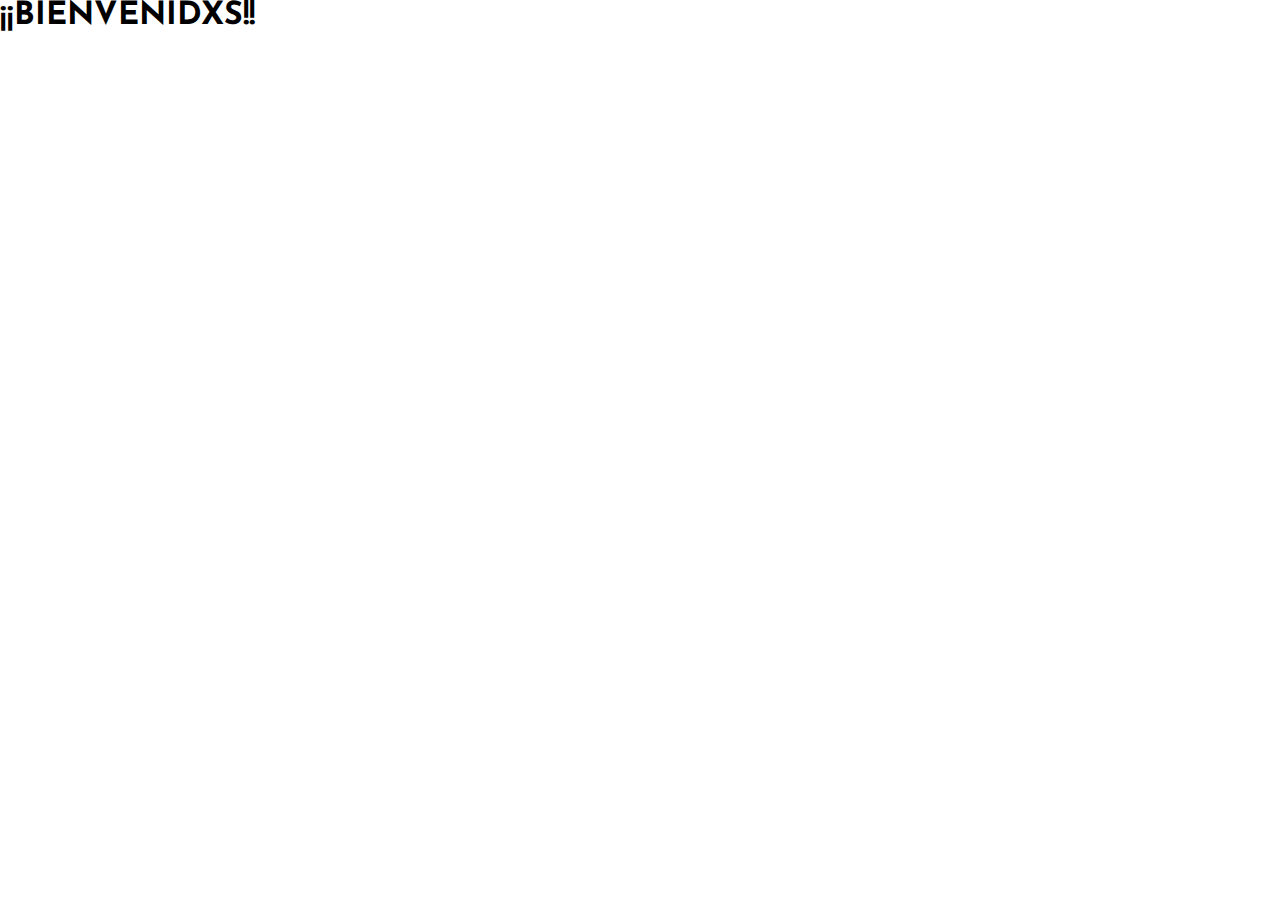
==== landing.html @ 62c62d5b "falta login, registro ok" ====
<!DOCTYPE html>
<html lang="en">
<head>
    <meta charset="UTF-8">
    <meta name="viewport" content="width=device-width, initial-scale=1.0">
    <link rel="stylesheet" href="./style/estilos.css">
    <title>Pagina principal</title>
</head>
<body>
    <h1>¡¡BIENVENIDXS!!</h1>

    <script src="./scripts/login.js"></script>
</body>
</html>
---- style/estilos.css ----
@import url('https://fonts.googleapis.com/css2?family=Anton&family=Josefin+Sans&family=Russo+One&display=swap');

* {
    padding: 0;
    margin: 0;
    box-sizing: border-box;
    font-family: var(--text-2);
}

:root{
    --text-1: 'Anton', sans-serif;
    --text-2: 'Josefin Sans', sans-serif;
    --text-3: 'Russo One', sans-serif;
    --color-1: #213734;
    --color-2: #115c3e;
    --color-3: #F2E3DB;
    --color-4: #E86A33;
}
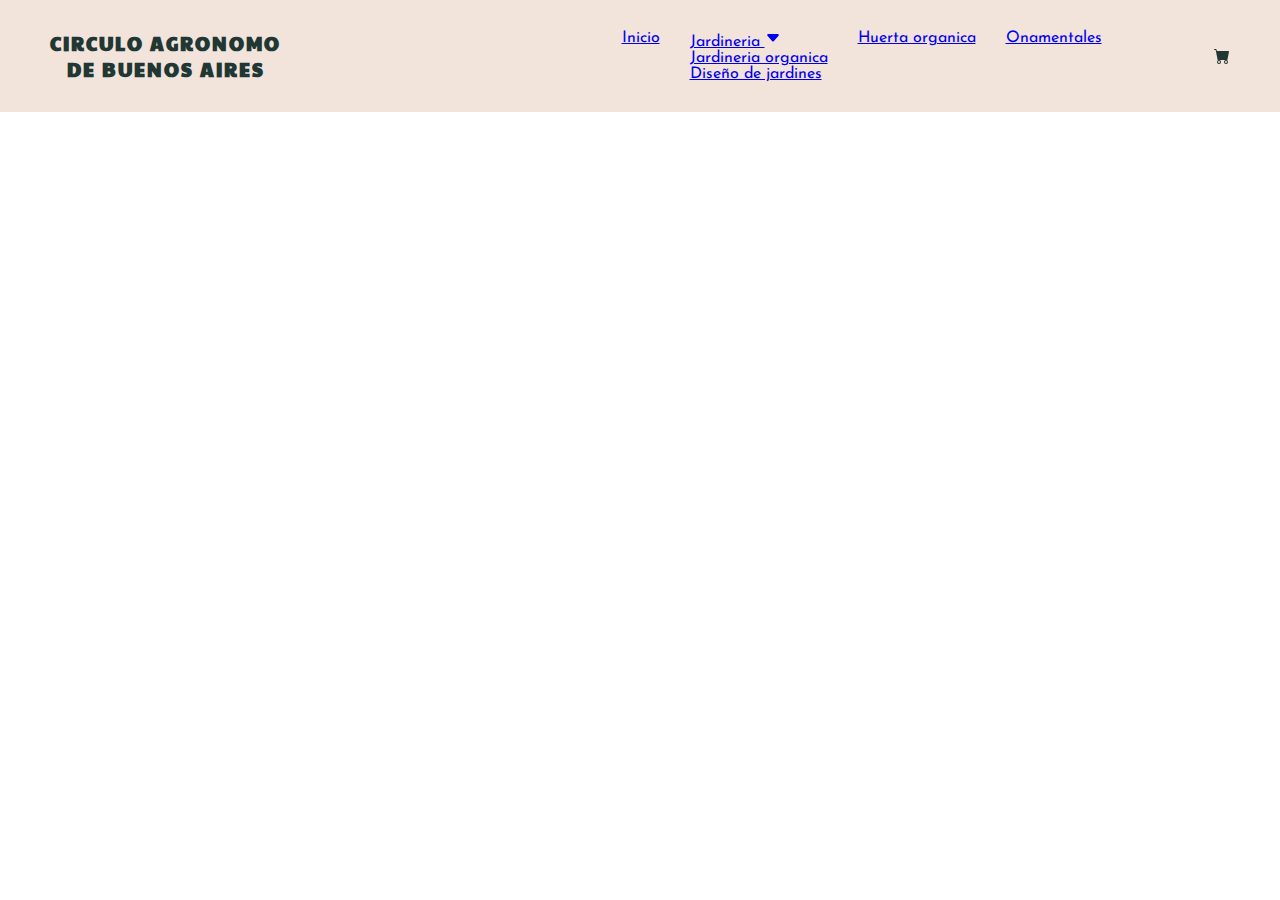
==== commit 9840a332: "comienzo navbar" ====
--- a/landing.html
+++ b/landing.html
@@ -4,11 +4,63 @@
     <meta charset="UTF-8">
     <meta name="viewport" content="width=device-width, initial-scale=1.0">
     <link rel="stylesheet" href="./style/estilos.css">
+    <link rel="shortcut icon" href="./images/leaf-2135345_1280.png" type="image/x-icon">
     <title>Pagina principal</title>
 </head>
 <body>
-    <h1>¡¡BIENVENIDXS!!</h1>
+
+    <header class="menu-desplegable">
+        <nav class="menu">
+
+            <div class="logo">
+                <h2>CIRCULO AGRONOMO</h2>
+                <h2>DE BUENOS AIRES</h2>
+            </div>
+
+            <ul class="menu-hamb">
+                <li class="menu-item">
+                    <a class="menu-link" href="#">Inicio</a>
+                </li>
+
+                <li class="menu-item menu-sub">
+                    <a class="menu-link" href="#">Jardineria <svg class="submenu" xmlns="http://www.w3.org/2000/svg" width="16" height="16" fill="currentColor" class="bi bi-caret-down-fill" viewBox="0 0 16 16">
+                        <path d="M7.247 11.14 2.451 5.658C1.885 5.013 2.345 4 3.204 4h9.592a1 1 0 0 1 .753 1.659l-4.796 5.48a1 1 0 0 1-1.506 0z"/>
+                    </svg></a>
+                    <ul class="menu-inside">
+                        <li class="menu-item">
+                            <a class="menu-link--" href="#">Jardineria organica</a>
+                        </li>
+                        <li class="menu-item">
+                            <a class="menu-link--" href="#">Diseño de jardines</a>
+                        </li>
+                    </ul>
+                </li>
+
+                <li class="menu-item">
+                    <a class="menu-link" href="#">Huerta organica</a>
+                </li>
+
+                <li class="menu-item">
+                    <a class="menu-link" href="#">Onamentales</a>
+                </li>
+            </ul>
+
+            <svg class="carrito" xmlns="http://www.w3.org/2000/svg" width="16" height="16" fill="currentColor" class="bi bi-cart-fill" viewBox="0 0 16 16">
+                <path d="M0 1.5A.5.5 0 0 1 .5 1H2a.5.5 0 0 1 .485.379L2.89 3H14.5a.5.5 0 0 1 .491.592l-1.5 8A.5.5 0 0 1 13 12H4a.5.5 0 0 1-.491-.408L2.01 3.607 1.61 2H.5a.5.5 0 0 1-.5-.5zM5 12a2 2 0 1 0 0 4 2 2 0 0 0 0-4zm7 0a2 2 0 1 0 0 4 2 2 0 0 0 0-4zm-7 1a1 1 0 1 1 0 2 1 1 0 0 1 0-2zm7 0a1 1 0 1 1 0 2 1 1 0 0 1 0-2z"/>
+            </svg>
+        </nav>
+    </header>
+
+    <main>
+        <section class="sec1">
+            <article class="art1-sec1">
+
+
+            </article>
+        </section>
+    </main>
 
     <script src="./scripts/login.js"></script>
+    <script src="./scripts/app.js"></script>
 </body>
 </html>--- a/style/estilos.css
+++ b/style/estilos.css
@@ -1,4 +1,5 @@
-@import url('https://fonts.googleapis.com/css2?family=Anton&family=Josefin+Sans&family=Russo+One&display=swap');
+@import url('https://fonts.googleapis.com/css2?family=Anton&family=Josefin+Sans&family=Paytone+One&display=swap');
+
 
 * {
     padding: 0;
@@ -10,10 +11,43 @@
 :root{
     --text-1: 'Anton', sans-serif;
     --text-2: 'Josefin Sans', sans-serif;
-    --text-3: 'Russo One', sans-serif;
+    --text-3: 'Paytone One', sans-serif;
     --color-1: #213734;
     --color-2: #115c3e;
     --color-3: #F2E3DB;
     --color-4: #E86A33;
 }
 
+.menu{
+    background-color: var(--color-3);
+    display: flex;
+    align-items: center;
+    justify-content: space-between;
+    padding: 30px 50px;
+    color: var(--color-1)
+}
+
+.logo{
+    display: flex;
+    flex-direction: column;
+    align-items: center;
+}
+
+.logo h2{
+    font-family: var(--text-3);
+    font-size: 1.2rem;
+    letter-spacing: 2px;
+}
+
+.menu-hamb{
+    display: flex;
+    justify-content: end;
+    gap: 30px;
+    width: 60%;
+    transition: transform .5s;
+}
+
+.menu-item{
+    list-style: none;
+    position: relative;
+}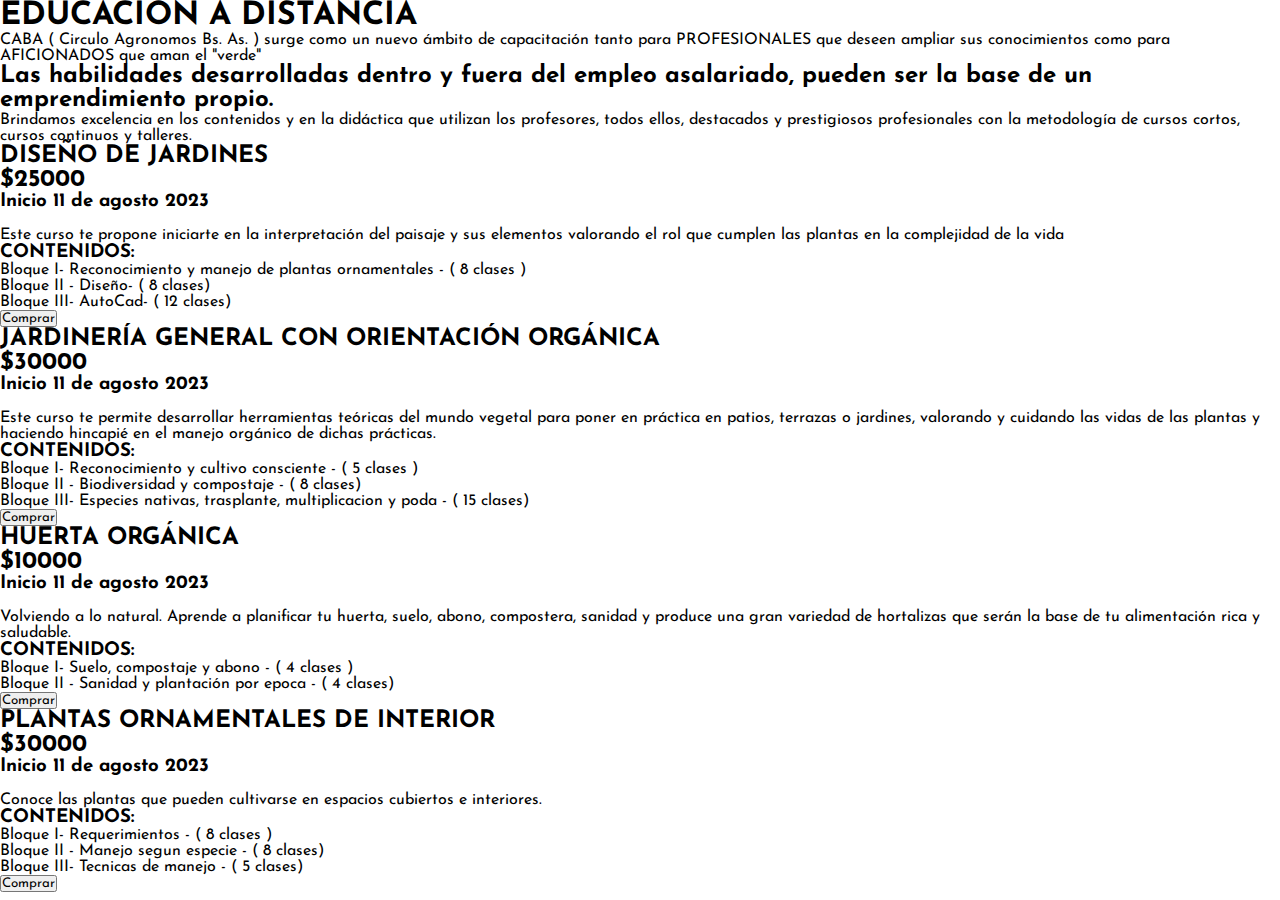
==== commit 6e6b147f: "librerias iniciando" ====
--- a/landing.html
+++ b/landing.html
@@ -1,66 +1,118 @@
 <!DOCTYPE html>
 <html lang="en">
+
 <head>
     <meta charset="UTF-8">
     <meta name="viewport" content="width=device-width, initial-scale=1.0">
+    <link rel="stylesheet" href="https://cdnjs.cloudflare.com/ajax/libs/fullPage.js/4.0.20/fullpage.css">
     <link rel="stylesheet" href="./style/estilos.css">
     <link rel="shortcut icon" href="./images/leaf-2135345_1280.png" type="image/x-icon">
-    <title>Pagina principal</title>
+    <title>Circulo agronomo de Bs. As.</title>
 </head>
+
+<!--landing-->
+
 <body>
+    <div id="fullpage">
 
-    <header class="menu-desplegable">
-        <nav class="menu">
+        <section class="section">
+                <h1 class="art1-t">EDUCACION A DISTANCIA</h1>
+                <p class="caba">CABA ( Circulo Agronomos Bs. As. ) surge como un nuevo ámbito de capacitación tanto para
+                    PROFESIONALES que deseen ampliar sus conocimientos como para AFICIONADOS que aman el "verde"</p>
+                <h2 class="art1-subt">Las habilidades desarrolladas dentro y fuera del empleo asalariado, pueden ser la
+                    base de un emprendimiento propio.</h2>
+                <p class="caba">Brindamos excelencia en los contenidos y en la didáctica que utilizan los profesores,
+                    todos ellos, destacados y prestigiosos profesionales con la metodología de cursos cortos, cursos
+                    continuos y talleres.</p>
+        </section>
 
-            <div class="logo">
-                <h2>CIRCULO AGRONOMO</h2>
-                <h2>DE BUENOS AIRES</h2>
-            </div>
+        <section class="section">
+                <h2>DISEÑO DE JARDINES</h2>
+                <h2>$25000</h2>
+                <h3> Inicio 11 de agosto 2023 </h3>
+                <img src="" alt="">
+                <p>Este curso te propone iniciarte en la interpretación del paisaje y sus elementos valorando el rol que
+                    cumplen las plantas en la complejidad de la vida</p>
+                <h3>CONTENIDOS:</h3>
+                <ul>
+                    <li>
+                        Bloque I- Reconocimiento y manejo de plantas ornamentales - ( 8 clases )
+                    </li>
+                    <li>
+                        Bloque II - Diseño- ( 8 clases)
+                    </li>
+                    <li>
+                        Bloque III- AutoCad- ( 12 clases)
+                    </li>
+                </ul>
+                <button>Comprar</button>
+        </section>
 
-            <ul class="menu-hamb">
-                <li class="menu-item">
-                    <a class="menu-link" href="#">Inicio</a>
+        <section class="section">
+                <h2>JARDINERÍA GENERAL CON ORIENTACIÓN ORGÁNICA</h2>
+                <h2>$30000</h2>
+                <h3>Inicio 11 de agosto 2023 </h3>
+                <img src="" alt="">
+                <p>Este curso te permite desarrollar herramientas teóricas del mundo vegetal para poner en práctica en
+                    patios, terrazas o jardines, valorando y cuidando las vidas de las plantas y haciendo hincapié en el
+                    manejo orgánico de dichas prácticas.</p>
+                <h3>CONTENIDOS:</h3>
+                <ul>
+                    <li>
+                        Bloque I- Reconocimiento y cultivo consciente - ( 5 clases )
+                    </li>
+                    <li>
+                        Bloque II - Biodiversidad y compostaje - ( 8 clases)
+                    </li>
+                    <li>
+                        Bloque III- Especies nativas, trasplante, multiplicacion y poda - ( 15 clases)
+                    </li>
+                </ul>
+                <button>Comprar</button>
+        </section>
+
+        <section class="section">
+            <h2>HUERTA ORGÁNICA</h2>
+            <h2>$10000</h2>
+            <h3>Inicio 11 de agosto 2023 </h3>
+            <img src="" alt="">
+            <p>Volviendo a lo natural. Aprende a planificar tu huerta, suelo, abono, compostera, sanidad y produce una
+                gran variedad de hortalizas que serán la base de tu alimentación rica y saludable.</p>
+            <h3>CONTENIDOS:</h3>
+            <ul>
+                <li>
+                    Bloque I- Suelo, compostaje y abono - ( 4 clases )
                 </li>
-
-                <li class="menu-item menu-sub">
-                    <a class="menu-link" href="#">Jardineria <svg class="submenu" xmlns="http://www.w3.org/2000/svg" width="16" height="16" fill="currentColor" class="bi bi-caret-down-fill" viewBox="0 0 16 16">
-                        <path d="M7.247 11.14 2.451 5.658C1.885 5.013 2.345 4 3.204 4h9.592a1 1 0 0 1 .753 1.659l-4.796 5.48a1 1 0 0 1-1.506 0z"/>
-                    </svg></a>
-                    <ul class="menu-inside">
-                        <li class="menu-item">
-                            <a class="menu-link--" href="#">Jardineria organica</a>
-                        </li>
-                        <li class="menu-item">
-                            <a class="menu-link--" href="#">Diseño de jardines</a>
-                        </li>
-                    </ul>
-                </li>
-
-                <li class="menu-item">
-                    <a class="menu-link" href="#">Huerta organica</a>
-                </li>
-
-                <li class="menu-item">
-                    <a class="menu-link" href="#">Onamentales</a>
+                <li>
+                    Bloque II - Sanidad y plantación por epoca - ( 4 clases)
                 </li>
             </ul>
+            <button>Comprar</button>
+        </section>
 
-            <svg class="carrito" xmlns="http://www.w3.org/2000/svg" width="16" height="16" fill="currentColor" class="bi bi-cart-fill" viewBox="0 0 16 16">
-                <path d="M0 1.5A.5.5 0 0 1 .5 1H2a.5.5 0 0 1 .485.379L2.89 3H14.5a.5.5 0 0 1 .491.592l-1.5 8A.5.5 0 0 1 13 12H4a.5.5 0 0 1-.491-.408L2.01 3.607 1.61 2H.5a.5.5 0 0 1-.5-.5zM5 12a2 2 0 1 0 0 4 2 2 0 0 0 0-4zm7 0a2 2 0 1 0 0 4 2 2 0 0 0 0-4zm-7 1a1 1 0 1 1 0 2 1 1 0 0 1 0-2zm7 0a1 1 0 1 1 0 2 1 1 0 0 1 0-2z"/>
-            </svg>
-        </nav>
-    </header>
+        <section class="section">
+            <h2>PLANTAS ORNAMENTALES DE INTERIOR</h2>
+            <h2>$30000</h2>
+            <h3>Inicio 11 de agosto 2023 </h3>
+            <img src="" alt="">
+            <p>Conoce las plantas que pueden cultivarse en espacios cubiertos e interiores.</p>
+            <h3>CONTENIDOS:</h3>
+            <ul>
+                <li>
+                    Bloque I- Requerimientos - ( 8 clases )
+                </li>
+                <li>
+                    Bloque II - Manejo segun especie - ( 8 clases)
+                </li>
+                <li>
+                    Bloque III- Tecnicas de manejo - ( 5 clases)
+                </li>
+            </ul>
+            <button>Comprar</button>
+        </section>
+    </div>
 
-    <main>
-        <section class="sec1">
-            <article class="art1-sec1">
-
-
-            </article>
-        </section>
-    </main>
-
-    <script src="./scripts/login.js"></script>
+    <script src="https://cdnjs.cloudflare.com/ajax/libs/fullPage.js/4.0.20/fullpage.min.js"></script>
     <script src="./scripts/app.js"></script>
 </body>
 </html>--- a/style/estilos.css
+++ b/style/estilos.css
@@ -14,23 +14,27 @@
     --text-3: 'Paytone One', sans-serif;
     --color-1: #213734;
     --color-2: #115c3e;
-    --color-3: #F2E3DB;
+    --color-3: #fcf2ed;
     --color-4: #E86A33;
 }
 
+
+/** navbar **/
+
 .menu{
-    background-color: var(--color-3);
+    background-color: transparent;
     display: flex;
     align-items: center;
-    justify-content: space-between;
-    padding: 30px 50px;
-    color: var(--color-1)
+    justify-content: space-around;
+    padding: 15px 50px;
+    color: var(--color-1);
 }
 
 .logo{
     display: flex;
     flex-direction: column;
     align-items: center;
+    line-height: 18px;
 }
 
 .logo h2{
@@ -49,5 +53,38 @@
 
 .menu-item{
     list-style: none;
-    position: relative;
+}
+
+.menu-link{
+    padding-bottom: 2px;
+    text-decoration: none;
+    font-family: var(--text-2);
+    font-size: 1.05rem;
+    color: var(--color-1);
+    transition: all .5s;
+}
+
+.menu-link:hover{
+    border-bottom: 1px solid var(--color-2);
+    transition: all .5s;
+}
+
+.carrito{
+    width: 30px;
+    height: 30px;
+    color: var(--color-4);
+    transition: all .5s;
+}
+
+.carrito:hover{
+    width: 32px;
+    height: 32px;
+    transition: all .5s;
+}
+
+
+/** pagina landing **/
+
+.sec1{
+    height: 100vh;
 }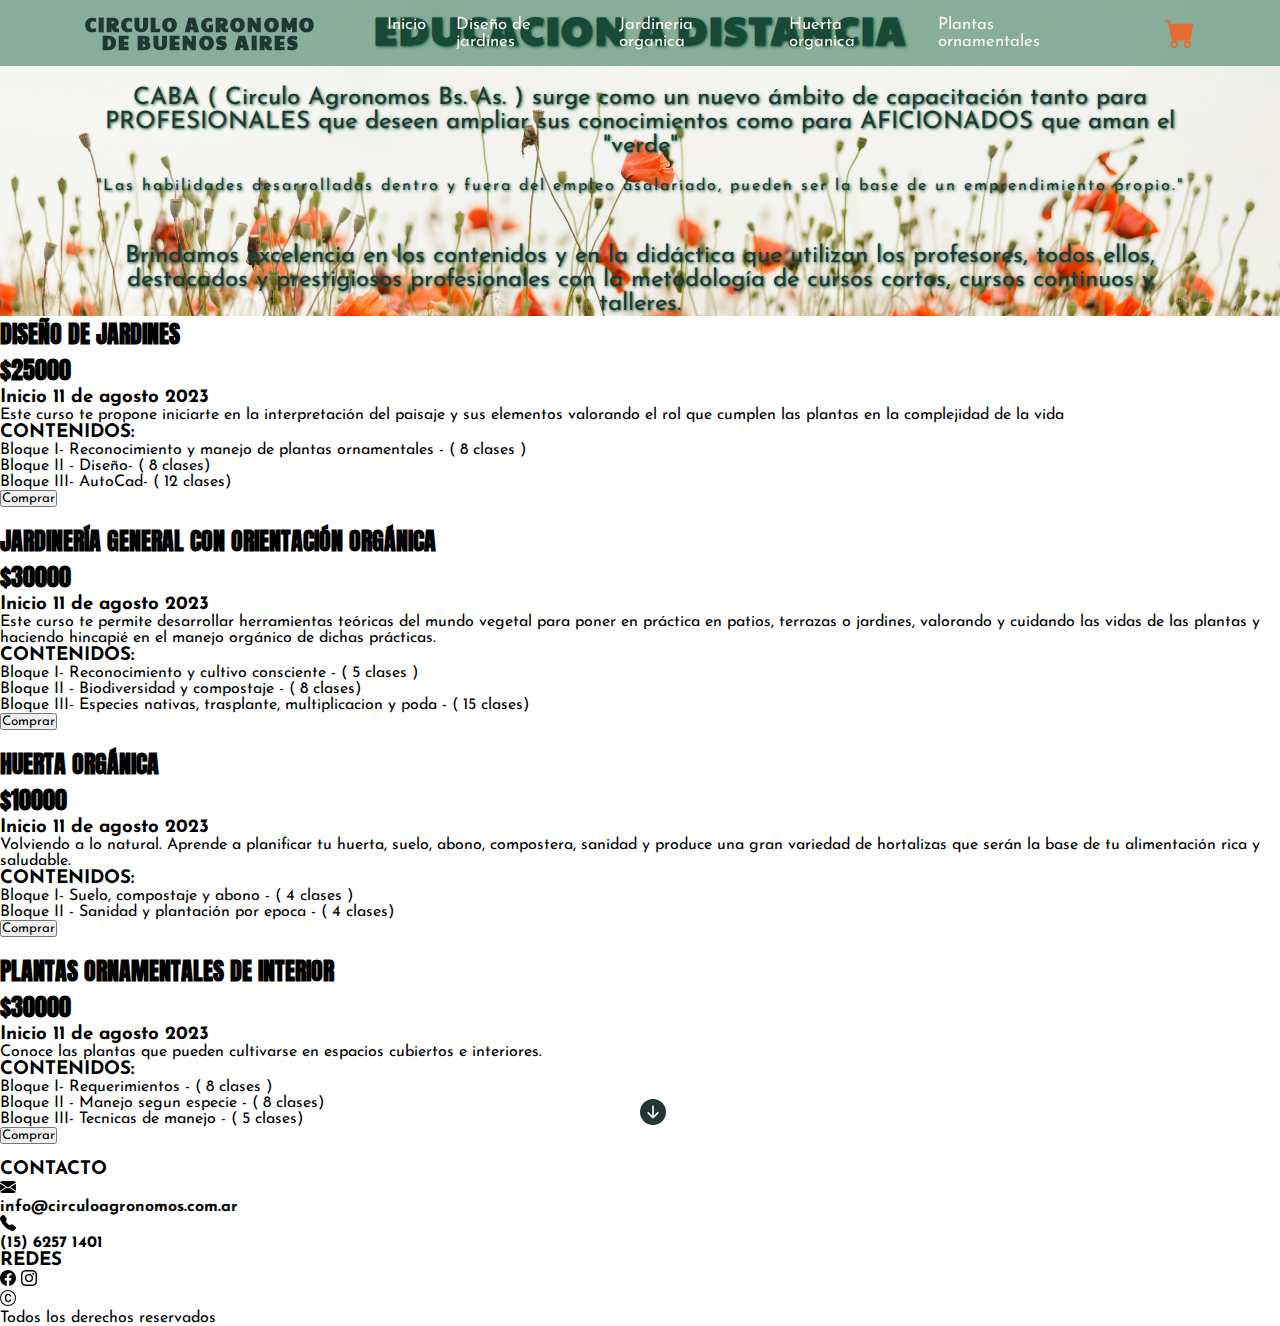
==== commit f519044f: "fullpage" ====
--- a/landing.html
+++ b/landing.html
@@ -13,26 +13,61 @@
 <!--landing-->
 
 <body>
-    <div id="fullpage">
-
-        <section class="section">
+    <header class="navbar" id="header">
+        <nav class="menu">
+    
+            <div class="logo">
+                <h2>CIRCULO AGRONOMO</h2>
+                <h2>DE BUENOS AIRES</h2>
+            </div>
+    
+            <ul class="menu-hamb">
+                <li  class="menu-item ">
+                    <a class="menu-link " href="#Inicio">Inicio</a>
+                </li>
+    
+                <li  class="menu-item ">
+                    <a class="menu-link" href="#Jardines">Diseño de jardines</a>
+                </li>
+    
+                <li  class="menu-item ">
+                    <a class="menu-link" href="#Organicos">Jardineria organica</a>
+                </li>
+    
+                <li  class="menu-item ">
+                    <a class="menu-link" href="#Huerta">Huerta organica</a>
+                </li>
+    
+                <li  class="menu-item ">
+                    <a class="menu-link" href="#Interior">Plantas ornamentales</a>
+                </li>
+            </ul>
+    
+            <svg class="carrito" xmlns="http://www.w3.org/2000/svg" width="16" height="16" fill="currentColor"
+                class="bi bi-cart-fill" viewBox="0 0 16 16">
+                <path
+                    d="M0 1.5A.5.5 0 0 1 .5 1H2a.5.5 0 0 1 .485.379L2.89 3H14.5a.5.5 0 0 1 .491.592l-1.5 8A.5.5 0 0 1 13 12H4a.5.5 0 0 1-.491-.408L2.01 3.607 1.61 2H.5a.5.5 0 0 1-.5-.5zM5 12a2 2 0 1 0 0 4 2 2 0 0 0 0-4zm7 0a2 2 0 1 0 0 4 2 2 0 0 0 0-4zm-7 1a1 1 0 1 1 0 2 1 1 0 0 1 0-2zm7 0a1 1 0 1 1 0 2 1 1 0 0 1 0-2z" />
+            </svg>
+        </nav>
+    </header>
+
+    <div class="main" id="fullpage">
+
+        <section class="section sec1" id="Inicio">
                 <h1 class="art1-t">EDUCACION A DISTANCIA</h1>
-                <p class="caba">CABA ( Circulo Agronomos Bs. As. ) surge como un nuevo ámbito de capacitación tanto para
-                    PROFESIONALES que deseen ampliar sus conocimientos como para AFICIONADOS que aman el "verde"</p>
-                <h2 class="art1-subt">Las habilidades desarrolladas dentro y fuera del empleo asalariado, pueden ser la
-                    base de un emprendimiento propio.</h2>
-                <p class="caba">Brindamos excelencia en los contenidos y en la didáctica que utilizan los profesores,
-                    todos ellos, destacados y prestigiosos profesionales con la metodología de cursos cortos, cursos
-                    continuos y talleres.</p>
-        </section>
-
-        <section class="section">
+                <p class="caba">CABA ( Circulo Agronomos Bs. As. ) surge como un nuevo ámbito de capacitación tanto para PROFESIONALES que deseen ampliar sus conocimientos como para AFICIONADOS que aman el "verde"</p>
+                <p class="art1-subt">"Las habilidades desarrolladas dentro y fuera del empleo asalariado, pueden ser la base de un emprendimiento propio."</p>
+                <p class="caba">Brindamos excelencia en los contenidos y en la didáctica que utilizan los profesores, todos ellos, destacados y prestigiosos profesionales con la metodología de cursos cortos, cursos continuos y talleres.</p>
+                <svg xmlns="http://www.w3.org/2000/svg" width="26" height="26" fill="currentColor" class="bi bi-arrow-down-circle-fill" viewBox="0 0 16 16">
+                    <path d="M16 8A8 8 0 1 1 0 8a8 8 0 0 1 16 0zM8.5 4.5a.5.5 0 0 0-1 0v5.793L5.354 8.146a.5.5 0 1 0-.708.708l3 3a.5.5 0 0 0 .708 0l3-3a.5.5 0 0 0-.708-.708L8.5 10.293V4.5z"/>
+                </svg>
+        </section>
+
+        <section class="section" id="Jardines">
                 <h2>DISEÑO DE JARDINES</h2>
                 <h2>$25000</h2>
                 <h3> Inicio 11 de agosto 2023 </h3>
-                <img src="" alt="">
-                <p>Este curso te propone iniciarte en la interpretación del paisaje y sus elementos valorando el rol que
-                    cumplen las plantas en la complejidad de la vida</p>
+                <p>Este curso te propone iniciarte en la interpretación del paisaje y sus elementos valorando el rol que cumplen las plantas en la complejidad de la vida</p>
                 <h3>CONTENIDOS:</h3>
                 <ul>
                     <li>
@@ -46,13 +81,15 @@
                     </li>
                 </ul>
                 <button>Comprar</button>
-        </section>
-
-        <section class="section">
+                <div class="slice-p">
+                    <img src="" alt="">
+                </div>
+        </section>
+
+        <section class="section" id="Organicos">
                 <h2>JARDINERÍA GENERAL CON ORIENTACIÓN ORGÁNICA</h2>
                 <h2>$30000</h2>
                 <h3>Inicio 11 de agosto 2023 </h3>
-                <img src="" alt="">
                 <p>Este curso te permite desarrollar herramientas teóricas del mundo vegetal para poner en práctica en
                     patios, terrazas o jardines, valorando y cuidando las vidas de las plantas y haciendo hincapié en el
                     manejo orgánico de dichas prácticas.</p>
@@ -69,13 +106,15 @@
                     </li>
                 </ul>
                 <button>Comprar</button>
-        </section>
-
-        <section class="section">
+                <div class="slice-p">
+                    <img src="" alt="">
+                </div>
+        </section>
+
+        <section class="section" id="Huerta">
             <h2>HUERTA ORGÁNICA</h2>
             <h2>$10000</h2>
             <h3>Inicio 11 de agosto 2023 </h3>
-            <img src="" alt="">
             <p>Volviendo a lo natural. Aprende a planificar tu huerta, suelo, abono, compostera, sanidad y produce una
                 gran variedad de hortalizas que serán la base de tu alimentación rica y saludable.</p>
             <h3>CONTENIDOS:</h3>
@@ -88,13 +127,15 @@
                 </li>
             </ul>
             <button>Comprar</button>
-        </section>
-
-        <section class="section">
+            <div class="slice-p">
+                <img src="" alt="">
+            </div>
+        </section>
+
+        <section class="section" id="Interior">
             <h2>PLANTAS ORNAMENTALES DE INTERIOR</h2>
             <h2>$30000</h2>
             <h3>Inicio 11 de agosto 2023 </h3>
-            <img src="" alt="">
             <p>Conoce las plantas que pueden cultivarse en espacios cubiertos e interiores.</p>
             <h3>CONTENIDOS:</h3>
             <ul>
@@ -109,8 +150,55 @@
                 </li>
             </ul>
             <button>Comprar</button>
+            <div class="slice-p">
+                <img src="" alt="">
+            </div>
         </section>
     </div>
+
+    <footer class="footer">
+        <section>
+            <article>
+                <h3>CONTACTO</h3>
+                <div>
+                    <svg xmlns="http://www.w3.org/2000/svg" width="16" height="16" fill="currentColor"
+                        class="bi bi-envelope-fill" viewBox="0 0 16 16">
+                        <path
+                            d="M.05 3.555A2 2 0 0 1 2 2h12a2 2 0 0 1 1.95 1.555L8 8.414.05 3.555ZM0 4.697v7.104l5.803-3.558L0 4.697ZM6.761 8.83l-6.57 4.027A2 2 0 0 0 2 14h12a2 2 0 0 0 1.808-1.144l-6.57-4.027L8 9.586l-1.239-.757Zm3.436-.586L16 11.801V4.697l-5.803 3.546Z" />
+                    </svg>
+                    <h4>info@circuloagronomos.com.ar</h4>
+                </div>
+                <div>
+                    <svg xmlns="http://www.w3.org/2000/svg" width="16" height="16" fill="currentColor"
+                        class="bi bi-telephone-fill" viewBox="0 0 16 16">
+                        <path fill-rule="evenodd"
+                            d="M1.885.511a1.745 1.745 0 0 1 2.61.163L6.29 2.98c.329.423.445.974.315 1.494l-.547 2.19a.678.678 0 0 0 .178.643l2.457 2.457a.678.678 0 0 0 .644.178l2.189-.547a1.745 1.745 0 0 1 1.494.315l2.306 1.794c.829.645.905 1.87.163 2.611l-1.034 1.034c-.74.74-1.846 1.065-2.877.702a18.634 18.634 0 0 1-7.01-4.42 18.634 18.634 0 0 1-4.42-7.009c-.362-1.03-.037-2.137.703-2.877L1.885.511z" />
+                    </svg>
+                    <h4>(15) 6257 1401</h4>
+            </article>
+            <article>
+                <h3>REDES</h3>
+                <svg xmlns="http://www.w3.org/2000/svg" width="16" height="16" fill="currentColor"
+                    class="bi bi-facebook" viewBox="0 0 16 16">
+                    <path
+                        d="M16 8.049c0-4.446-3.582-8.05-8-8.05C3.58 0-.002 3.603-.002 8.05c0 4.017 2.926 7.347 6.75 7.951v-5.625h-2.03V8.05H6.75V6.275c0-2.017 1.195-3.131 3.022-3.131.876 0 1.791.157 1.791.157v1.98h-1.009c-.993 0-1.303.621-1.303 1.258v1.51h2.218l-.354 2.326H9.25V16c3.824-.604 6.75-3.934 6.75-7.951z" />
+                </svg>
+                <svg xmlns="http://www.w3.org/2000/svg" width="16" height="16" fill="currentColor"
+                    class="bi bi-instagram" viewBox="0 0 16 16">
+                    <path
+                        d="M8 0C5.829 0 5.556.01 4.703.048 3.85.088 3.269.222 2.76.42a3.917 3.917 0 0 0-1.417.923A3.927 3.927 0 0 0 .42 2.76C.222 3.268.087 3.85.048 4.7.01 5.555 0 5.827 0 8.001c0 2.172.01 2.444.048 3.297.04.852.174 1.433.372 1.942.205.526.478.972.923 1.417.444.445.89.719 1.416.923.51.198 1.09.333 1.942.372C5.555 15.99 5.827 16 8 16s2.444-.01 3.298-.048c.851-.04 1.434-.174 1.943-.372a3.916 3.916 0 0 0 1.416-.923c.445-.445.718-.891.923-1.417.197-.509.332-1.09.372-1.942C15.99 10.445 16 10.173 16 8s-.01-2.445-.048-3.299c-.04-.851-.175-1.433-.372-1.941a3.926 3.926 0 0 0-.923-1.417A3.911 3.911 0 0 0 13.24.42c-.51-.198-1.092-.333-1.943-.372C10.443.01 10.172 0 7.998 0h.003zm-.717 1.442h.718c2.136 0 2.389.007 3.232.046.78.035 1.204.166 1.486.275.373.145.64.319.92.599.28.28.453.546.598.92.11.281.24.705.275 1.485.039.843.047 1.096.047 3.231s-.008 2.389-.047 3.232c-.035.78-.166 1.203-.275 1.485a2.47 2.47 0 0 1-.599.919c-.28.28-.546.453-.92.598-.28.11-.704.24-1.485.276-.843.038-1.096.047-3.232.047s-2.39-.009-3.233-.047c-.78-.036-1.203-.166-1.485-.276a2.478 2.478 0 0 1-.92-.598 2.48 2.48 0 0 1-.6-.92c-.109-.281-.24-.705-.275-1.485-.038-.843-.046-1.096-.046-3.233 0-2.136.008-2.388.046-3.231.036-.78.166-1.204.276-1.486.145-.373.319-.64.599-.92.28-.28.546-.453.92-.598.282-.11.705-.24 1.485-.276.738-.034 1.024-.044 2.515-.045v.002zm4.988 1.328a.96.96 0 1 0 0 1.92.96.96 0 0 0 0-1.92zm-4.27 1.122a4.109 4.109 0 1 0 0 8.217 4.109 4.109 0 0 0 0-8.217zm0 1.441a2.667 2.667 0 1 1 0 5.334 2.667 2.667 0 0 1 0-5.334z" />
+                </svg>
+            </article>
+            <article>
+                <svg xmlns="http://www.w3.org/2000/svg" width="16" height="16" fill="currentColor"
+                    class="bi bi-c-circle" viewBox="0 0 16 16">
+                    <path
+                        d="M1 8a7 7 0 1 0 14 0A7 7 0 0 0 1 8Zm15 0A8 8 0 1 1 0 8a8 8 0 0 1 16 0ZM8.146 4.992c-1.212 0-1.927.92-1.927 2.502v1.06c0 1.571.703 2.462 1.927 2.462.979 0 1.641-.586 1.729-1.418h1.295v.093c-.1 1.448-1.354 2.467-3.03 2.467-2.091 0-3.269-1.336-3.269-3.603V7.482c0-2.261 1.201-3.638 3.27-3.638 1.681 0 2.935 1.054 3.029 2.572v.088H9.875c-.088-.879-.768-1.512-1.729-1.512Z" />
+                </svg>
+                <p>Todos los derechos reservados</p>
+            </article>
+        </section>
+    </footer>
 
     <script src="https://cdnjs.cloudflare.com/ajax/libs/fullPage.js/4.0.20/fullpage.min.js"></script>
     <script src="./scripts/app.js"></script>
--- a/style/estilos.css
+++ b/style/estilos.css
@@ -21,8 +21,17 @@
 
 /** navbar **/
 
+.navbar{
+    position: fixed;
+    z-index: 1;
+    width: 100%;
+}
+
 .menu{
-    background-color: transparent;
+    position: absolute;
+    z-index: 1;
+    width: 100%;
+    background-color: #115c3e79;
     display: flex;
     align-items: center;
     justify-content: space-around;
@@ -60,20 +69,23 @@
     text-decoration: none;
     font-family: var(--text-2);
     font-size: 1.05rem;
-    color: var(--color-1);
-    transition: all .5s;
+    color: var(--color-3);
+    transition: all .5s ease;
 }
 
 .menu-link:hover{
-    border-bottom: 1px solid var(--color-2);
-    transition: all .5s;
+    color: var(--color-4);
+    text-shadow: 0px 0px 4px var(--color-3);
+    transition: all .5s ease;
 }
+
 
 .carrito{
     width: 30px;
     height: 30px;
     color: var(--color-4);
     transition: all .5s;
+    cursor: pointer;
 }
 
 .carrito:hover{
@@ -85,6 +97,53 @@
 
 /** pagina landing **/
 
+.main{
+    position: relative;
+}
+
 .sec1{
-    height: 100vh;
-}+    background-image: url(../images/henry-be-IicyiaPYGGI-unsplash.jpg);
+    background-position: center;
+    background-size: cover;
+    text-align: center ;
+    color: var(--color-1);
+    text-shadow: 1px 1px 3px var(--color-2);
+}
+
+.art1-t{
+    font-size: 2.5rem;
+    letter-spacing: 2px;
+}
+
+.art1-subt{
+    font-family: var(--text-2);
+    letter-spacing: 2px;
+    padding: 20px 80px;
+}
+
+.caba{
+    font-size: 1.5rem;
+    padding: 30px 100px 0px;
+}
+
+.bi-arrow-down-circle-fill{
+    position: absolute;
+    z-index: 1;
+    bottom: 3%;
+    animation: mov-subibaja 1s ease infinite;
+}
+
+@keyframes mov-subibaja {
+    0% {transform: translateY(20px);}
+    25% {transform: translateY(10px);}
+    100% {transform: translateY(20px)}
+}
+
+.section h1{
+    font-family: var(--text-3);
+}
+
+.section h2{
+    font-family: var(--text-1);
+}
+
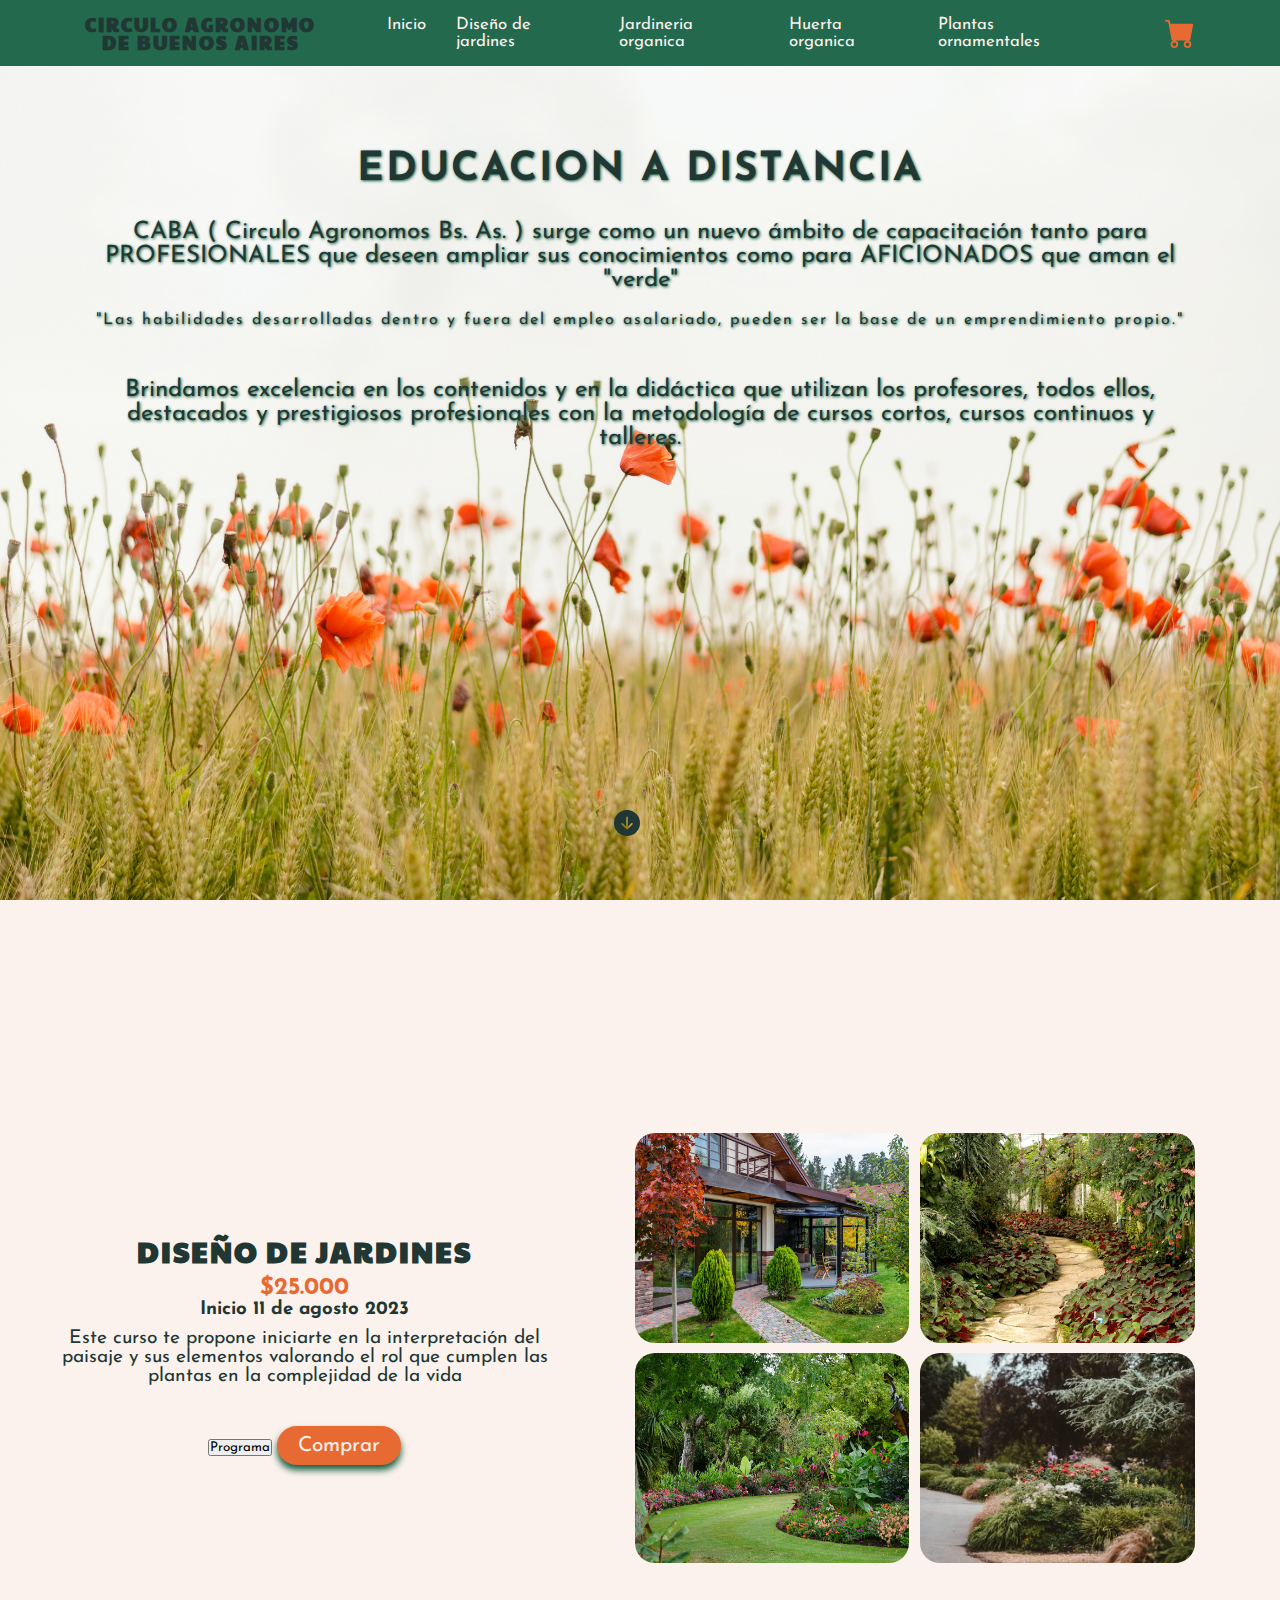
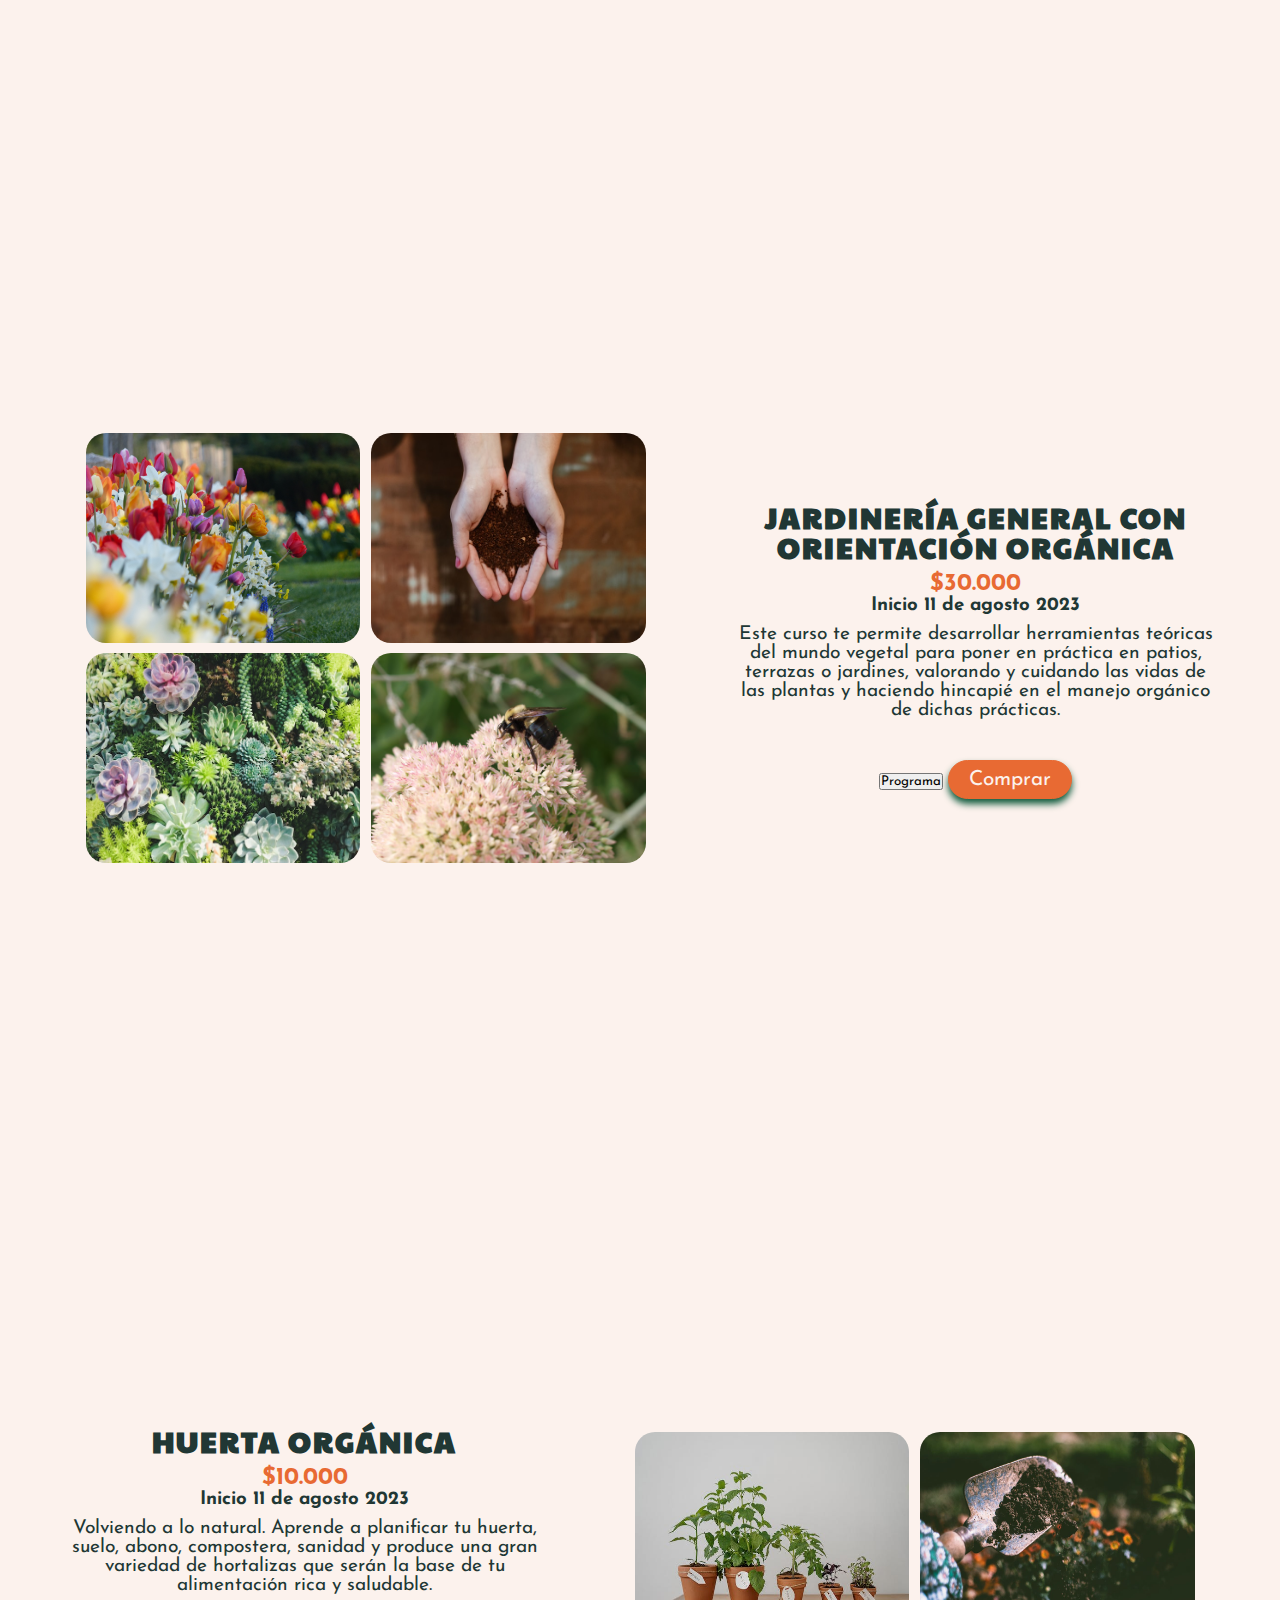
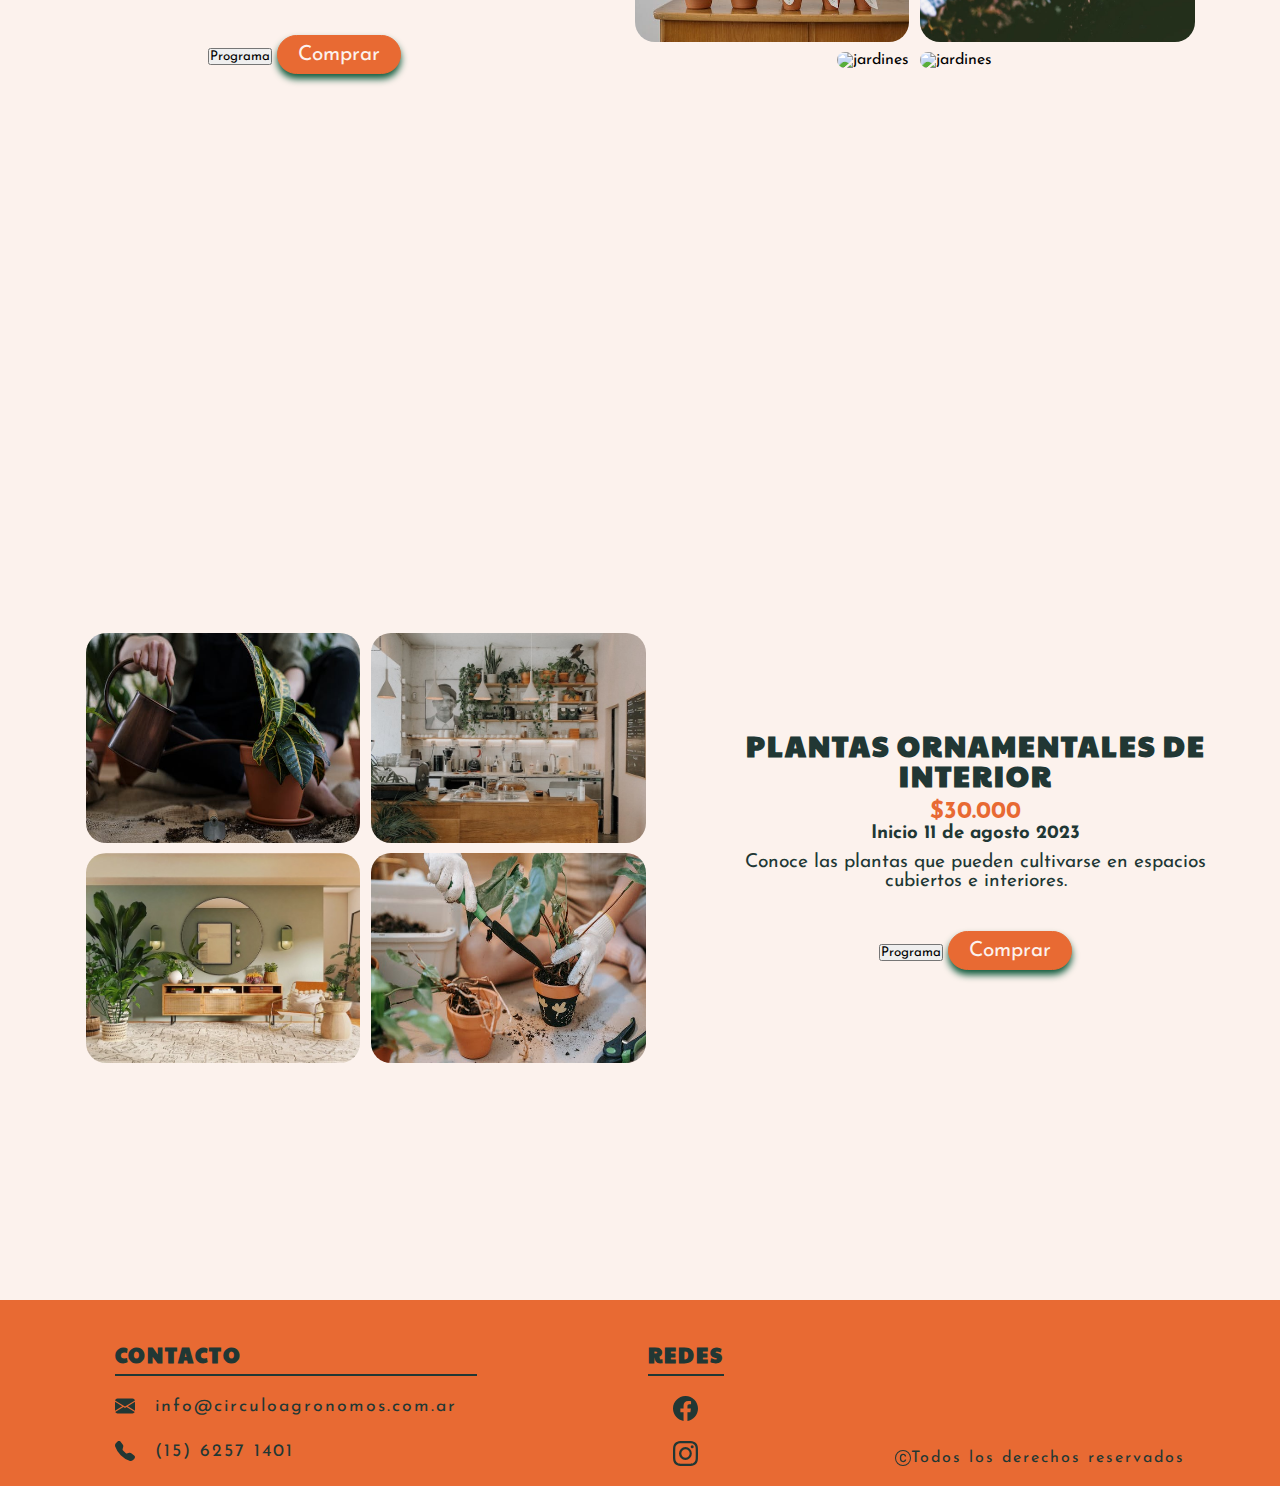
==== commit 0dfc4328: "jsn" ====
--- a/landing.html
+++ b/landing.html
@@ -4,9 +4,9 @@
 <head>
     <meta charset="UTF-8">
     <meta name="viewport" content="width=device-width, initial-scale=1.0">
-    <link rel="stylesheet" href="https://cdnjs.cloudflare.com/ajax/libs/fullPage.js/4.0.20/fullpage.css">
+    <link rel="shortcut icon" href="./images/leaf-2135345_1280.png" type="image/x-icon">
+    <link rel="stylesheet" href="https://cdn.jsdelivr.net/npm/bootstrap-icons@1.10.5/font/bootstrap-icons.css">
     <link rel="stylesheet" href="./style/estilos.css">
-    <link rel="shortcut icon" href="./images/leaf-2135345_1280.png" type="image/x-icon">
     <title>Circulo agronomo de Bs. As.</title>
 </head>
 
@@ -15,34 +15,34 @@
 <body>
     <header class="navbar" id="header">
         <nav class="menu">
-    
+
             <div class="logo">
                 <h2>CIRCULO AGRONOMO</h2>
                 <h2>DE BUENOS AIRES</h2>
             </div>
-    
+
             <ul class="menu-hamb">
-                <li  class="menu-item ">
+                <li class="menu-item ">
                     <a class="menu-link " href="#Inicio">Inicio</a>
                 </li>
-    
-                <li  class="menu-item ">
+
+                <li class="menu-item ">
                     <a class="menu-link" href="#Jardines">Diseño de jardines</a>
                 </li>
-    
-                <li  class="menu-item ">
+
+                <li class="menu-item ">
                     <a class="menu-link" href="#Organicos">Jardineria organica</a>
                 </li>
-    
-                <li  class="menu-item ">
+
+                <li class="menu-item ">
                     <a class="menu-link" href="#Huerta">Huerta organica</a>
                 </li>
-    
-                <li  class="menu-item ">
+
+                <li class="menu-item ">
                     <a class="menu-link" href="#Interior">Plantas ornamentales</a>
                 </li>
             </ul>
-    
+
             <svg class="carrito" xmlns="http://www.w3.org/2000/svg" width="16" height="16" fill="currentColor"
                 class="bi bi-cart-fill" viewBox="0 0 16 16">
                 <path
@@ -51,145 +51,130 @@
         </nav>
     </header>
 
-    <div class="main" id="fullpage">
+    <div class="main">
 
-        <section class="section sec1" id="Inicio">
+        <section class="sec1" id="Inicio">
+            <article class="art-sec1">
                 <h1 class="art1-t">EDUCACION A DISTANCIA</h1>
                 <p class="caba">CABA ( Circulo Agronomos Bs. As. ) surge como un nuevo ámbito de capacitación tanto para PROFESIONALES que deseen ampliar sus conocimientos como para AFICIONADOS que aman el "verde"</p>
                 <p class="art1-subt">"Las habilidades desarrolladas dentro y fuera del empleo asalariado, pueden ser la base de un emprendimiento propio."</p>
                 <p class="caba">Brindamos excelencia en los contenidos y en la didáctica que utilizan los profesores, todos ellos, destacados y prestigiosos profesionales con la metodología de cursos cortos, cursos continuos y talleres.</p>
-                <svg xmlns="http://www.w3.org/2000/svg" width="26" height="26" fill="currentColor" class="bi bi-arrow-down-circle-fill" viewBox="0 0 16 16">
-                    <path d="M16 8A8 8 0 1 1 0 8a8 8 0 0 1 16 0zM8.5 4.5a.5.5 0 0 0-1 0v5.793L5.354 8.146a.5.5 0 1 0-.708.708l3 3a.5.5 0 0 0 .708 0l3-3a.5.5 0 0 0-.708-.708L8.5 10.293V4.5z"/>
+
+                <svg xmlns="http://www.w3.org/2000/svg" width="26" height="26" fill="currentColor"
+                    class="bi bi-arrow-down-circle-fill" viewBox="0 0 16 16">
+                    <path
+                        d="M16 8A8 8 0 1 1 0 8a8 8 0 0 1 16 0zM8.5 4.5a.5.5 0 0 0-1 0v5.793L5.354 8.146a.5.5 0 1 0-.708.708l3 3a.5.5 0 0 0 .708 0l3-3a.5.5 0 0 0-.708-.708L8.5 10.293V4.5z" />
                 </svg>
+            </article>
         </section>
 
         <section class="section" id="Jardines">
-                <h2>DISEÑO DE JARDINES</h2>
-                <h2>$25000</h2>
-                <h3> Inicio 11 de agosto 2023 </h3>
-                <p>Este curso te propone iniciarte en la interpretación del paisaje y sus elementos valorando el rol que cumplen las plantas en la complejidad de la vida</p>
-                <h3>CONTENIDOS:</h3>
-                <ul>
-                    <li>
-                        Bloque I- Reconocimiento y manejo de plantas ornamentales - ( 8 clases )
-                    </li>
-                    <li>
-                        Bloque II - Diseño- ( 8 clases)
-                    </li>
-                    <li>
-                        Bloque III- AutoCad- ( 12 clases)
-                    </li>
-                </ul>
-                <button>Comprar</button>
-                <div class="slice-p">
-                    <img src="" alt="">
-                </div>
+            <article class="info">
+                <h2 class="titulo">DISEÑO DE JARDINES</h2>
+                <h2 class="precio">$25.000</h2>
+                <h3 class="fecha"> Inicio 11 de agosto 2023 </h3>
+                <p class="texto">Este curso te propone iniciarte en la interpretación del paisaje y sus elementos valorando el rol que cumplen las plantas en la complejidad de la vida</p>
+                <button class="btn2-jardines">Programa</button>
+                <button class="btn">Comprar</button>
+            </article>
+
+            <article class="img">
+                <img class="img-slide" src="./images/jardines1.jpeg" alt="jardines">
+                <img class="img-slide" src="./images/jardines3.jpeg" alt="jardines">
+                <img class="img-slide" src="./images/jardines4.jpeg" alt="jardines">
+                <img class="img-slide" src="./images/jardines6.jpg" alt="jardines">
+            </article>
         </section>
 
         <section class="section" id="Organicos">
-                <h2>JARDINERÍA GENERAL CON ORIENTACIÓN ORGÁNICA</h2>
-                <h2>$30000</h2>
-                <h3>Inicio 11 de agosto 2023 </h3>
-                <p>Este curso te permite desarrollar herramientas teóricas del mundo vegetal para poner en práctica en
-                    patios, terrazas o jardines, valorando y cuidando las vidas de las plantas y haciendo hincapié en el
-                    manejo orgánico de dichas prácticas.</p>
-                <h3>CONTENIDOS:</h3>
-                <ul>
-                    <li>
-                        Bloque I- Reconocimiento y cultivo consciente - ( 5 clases )
-                    </li>
-                    <li>
-                        Bloque II - Biodiversidad y compostaje - ( 8 clases)
-                    </li>
-                    <li>
-                        Bloque III- Especies nativas, trasplante, multiplicacion y poda - ( 15 clases)
-                    </li>
-                </ul>
-                <button>Comprar</button>
-                <div class="slice-p">
-                    <img src="" alt="">
-                </div>
+            <article class="img">
+                <img class="img-slide" src="./images/jardines2.jpg" alt="jardines">
+                <img class="img-slide" src="./images/organica2.jpg" alt="">
+                <img class="img-slide" src="./images/jardines5.jpg" alt="">
+                <img class="img-slide" src="./images/organica1.jpg" alt="">
+            </article>
+
+            <article class="info">
+                <h2 class="titulo">JARDINERÍA GENERAL CON ORIENTACIÓN ORGÁNICA</h2>
+                <h2 class="precio">$30.000</h2>
+                <h3 class="fecha">Inicio 11 de agosto 2023 </h3>
+                <p class="texto">Este curso te permite desarrollar herramientas teóricas del mundo vegetal para poner en práctica en patios, terrazas o jardines, valorando y cuidando las vidas de las plantas y haciendo hincapié en el manejo orgánico de dichas prácticas.</p>
+                <button class="btn2-organicos">Programa</button>
+                <button class="btn">Comprar</button>
+            </article>
         </section>
 
         <section class="section" id="Huerta">
-            <h2>HUERTA ORGÁNICA</h2>
-            <h2>$10000</h2>
-            <h3>Inicio 11 de agosto 2023 </h3>
-            <p>Volviendo a lo natural. Aprende a planificar tu huerta, suelo, abono, compostera, sanidad y produce una
-                gran variedad de hortalizas que serán la base de tu alimentación rica y saludable.</p>
-            <h3>CONTENIDOS:</h3>
-            <ul>
-                <li>
-                    Bloque I- Suelo, compostaje y abono - ( 4 clases )
-                </li>
-                <li>
-                    Bloque II - Sanidad y plantación por epoca - ( 4 clases)
-                </li>
-            </ul>
-            <button>Comprar</button>
-            <div class="slice-p">
-                <img src="" alt="">
-            </div>
+            <article class="info">
+                <h2 class="titulo">HUERTA ORGÁNICA</h2>
+                <h2 class="precio">$10.000</h2>
+                <h3 class="fecha">Inicio 11 de agosto 2023 </h3>
+                <p class="texto">Volviendo a lo natural. Aprende a planificar tu huerta, suelo, abono, compostera, sanidad y produce una gran variedad de hortalizas que serán la base de tu alimentación rica y saludable.</p>
+                <button class="btn2-huerta">Programa</button>
+                <button class="btn">Comprar</button>
+            </article>
+
+            <article class="img">
+                <img class="img-slide" src="./images/huerta1.jpeg" alt="jardines">
+                <img class="img-slide" src="./images/huerta2.jpeg" alt="jardines">
+                <img class="img-slide" src="./images/huerta6.jpg" alt="jardines">
+                <img class="img-slide" src="./images/huerta4.jpg" alt="jardines">
+            </article>
         </section>
 
         <section class="section" id="Interior">
-            <h2>PLANTAS ORNAMENTALES DE INTERIOR</h2>
-            <h2>$30000</h2>
-            <h3>Inicio 11 de agosto 2023 </h3>
-            <p>Conoce las plantas que pueden cultivarse en espacios cubiertos e interiores.</p>
-            <h3>CONTENIDOS:</h3>
-            <ul>
-                <li>
-                    Bloque I- Requerimientos - ( 8 clases )
-                </li>
-                <li>
-                    Bloque II - Manejo segun especie - ( 8 clases)
-                </li>
-                <li>
-                    Bloque III- Tecnicas de manejo - ( 5 clases)
-                </li>
-            </ul>
-            <button>Comprar</button>
-            <div class="slice-p">
-                <img src="" alt="">
-            </div>
+            <article class="img">
+                <img class="img-slide" src="./images/ornamental5.jpeg" alt="">
+                <img class="img-slide" src="./images/ornamental6.jpg" alt="">
+                <img class="img-slide" src="./images/ornamental2.jpg" alt="">
+                <img class="img-slide" src="./images/ornamental3.jpeg" alt="">
+            </article>
+
+            <article class="info">
+                <h2 class="titulo">PLANTAS ORNAMENTALES DE INTERIOR</h2>
+                <h2 class="precio">$30.000</h2>
+                <h3 class="fecha">Inicio 11 de agosto 2023 </h3>
+                <p class="texto">Conoce las plantas que pueden cultivarse en espacios cubiertos e interiores.</p>
+                <button class="btn2-interior">Programa</button>
+                <button class="btn">Comprar</button>
+            </article>
         </section>
     </div>
 
-    <footer class="footer">
-        <section>
-            <article>
+    <footer>
+        <section class="footer">
+            <article class="fot-info">
                 <h3>CONTACTO</h3>
-                <div>
-                    <svg xmlns="http://www.w3.org/2000/svg" width="16" height="16" fill="currentColor"
+                <div class="inline-b">
+                    <svg xmlns="http://www.w3.org/2000/svg" width="20" height="20" fill="currentColor"
                         class="bi bi-envelope-fill" viewBox="0 0 16 16">
                         <path
                             d="M.05 3.555A2 2 0 0 1 2 2h12a2 2 0 0 1 1.95 1.555L8 8.414.05 3.555ZM0 4.697v7.104l5.803-3.558L0 4.697ZM6.761 8.83l-6.57 4.027A2 2 0 0 0 2 14h12a2 2 0 0 0 1.808-1.144l-6.57-4.027L8 9.586l-1.239-.757Zm3.436-.586L16 11.801V4.697l-5.803 3.546Z" />
                     </svg>
-                    <h4>info@circuloagronomos.com.ar</h4>
+                    <p>info@circuloagronomos.com.ar<p>
                 </div>
-                <div>
-                    <svg xmlns="http://www.w3.org/2000/svg" width="16" height="16" fill="currentColor"
+                <div class="inline-b">
+                    <svg xmlns="http://www.w3.org/2000/svg" width="20" height="20" fill="currentColor"
                         class="bi bi-telephone-fill" viewBox="0 0 16 16">
                         <path fill-rule="evenodd"
                             d="M1.885.511a1.745 1.745 0 0 1 2.61.163L6.29 2.98c.329.423.445.974.315 1.494l-.547 2.19a.678.678 0 0 0 .178.643l2.457 2.457a.678.678 0 0 0 .644.178l2.189-.547a1.745 1.745 0 0 1 1.494.315l2.306 1.794c.829.645.905 1.87.163 2.611l-1.034 1.034c-.74.74-1.846 1.065-2.877.702a18.634 18.634 0 0 1-7.01-4.42 18.634 18.634 0 0 1-4.42-7.009c-.362-1.03-.037-2.137.703-2.877L1.885.511z" />
                     </svg>
-                    <h4>(15) 6257 1401</h4>
+                    <p>(15) 6257 1401<p>
             </article>
-            <article>
+            <article class="redes">
                 <h3>REDES</h3>
-                <svg xmlns="http://www.w3.org/2000/svg" width="16" height="16" fill="currentColor"
+                <svg xmlns="http://www.w3.org/2000/svg" width="25" height="25" fill="currentColor"
                     class="bi bi-facebook" viewBox="0 0 16 16">
                     <path
                         d="M16 8.049c0-4.446-3.582-8.05-8-8.05C3.58 0-.002 3.603-.002 8.05c0 4.017 2.926 7.347 6.75 7.951v-5.625h-2.03V8.05H6.75V6.275c0-2.017 1.195-3.131 3.022-3.131.876 0 1.791.157 1.791.157v1.98h-1.009c-.993 0-1.303.621-1.303 1.258v1.51h2.218l-.354 2.326H9.25V16c3.824-.604 6.75-3.934 6.75-7.951z" />
                 </svg>
-                <svg xmlns="http://www.w3.org/2000/svg" width="16" height="16" fill="currentColor"
+                <svg xmlns="http://www.w3.org/2000/svg" width="25" height="25" fill="currentColor"
                     class="bi bi-instagram" viewBox="0 0 16 16">
                     <path
                         d="M8 0C5.829 0 5.556.01 4.703.048 3.85.088 3.269.222 2.76.42a3.917 3.917 0 0 0-1.417.923A3.927 3.927 0 0 0 .42 2.76C.222 3.268.087 3.85.048 4.7.01 5.555 0 5.827 0 8.001c0 2.172.01 2.444.048 3.297.04.852.174 1.433.372 1.942.205.526.478.972.923 1.417.444.445.89.719 1.416.923.51.198 1.09.333 1.942.372C5.555 15.99 5.827 16 8 16s2.444-.01 3.298-.048c.851-.04 1.434-.174 1.943-.372a3.916 3.916 0 0 0 1.416-.923c.445-.445.718-.891.923-1.417.197-.509.332-1.09.372-1.942C15.99 10.445 16 10.173 16 8s-.01-2.445-.048-3.299c-.04-.851-.175-1.433-.372-1.941a3.926 3.926 0 0 0-.923-1.417A3.911 3.911 0 0 0 13.24.42c-.51-.198-1.092-.333-1.943-.372C10.443.01 10.172 0 7.998 0h.003zm-.717 1.442h.718c2.136 0 2.389.007 3.232.046.78.035 1.204.166 1.486.275.373.145.64.319.92.599.28.28.453.546.598.92.11.281.24.705.275 1.485.039.843.047 1.096.047 3.231s-.008 2.389-.047 3.232c-.035.78-.166 1.203-.275 1.485a2.47 2.47 0 0 1-.599.919c-.28.28-.546.453-.92.598-.28.11-.704.24-1.485.276-.843.038-1.096.047-3.232.047s-2.39-.009-3.233-.047c-.78-.036-1.203-.166-1.485-.276a2.478 2.478 0 0 1-.92-.598 2.48 2.48 0 0 1-.6-.92c-.109-.281-.24-.705-.275-1.485-.038-.843-.046-1.096-.046-3.233 0-2.136.008-2.388.046-3.231.036-.78.166-1.204.276-1.486.145-.373.319-.64.599-.92.28-.28.546-.453.92-.598.282-.11.705-.24 1.485-.276.738-.034 1.024-.044 2.515-.045v.002zm4.988 1.328a.96.96 0 1 0 0 1.92.96.96 0 0 0 0-1.92zm-4.27 1.122a4.109 4.109 0 1 0 0 8.217 4.109 4.109 0 0 0 0-8.217zm0 1.441a2.667 2.667 0 1 1 0 5.334 2.667 2.667 0 0 1 0-5.334z" />
                 </svg>
             </article>
-            <article>
+            <article class="derechos">
                 <svg xmlns="http://www.w3.org/2000/svg" width="16" height="16" fill="currentColor"
                     class="bi bi-c-circle" viewBox="0 0 16 16">
                     <path
@@ -200,7 +185,9 @@
         </section>
     </footer>
 
-    <script src="https://cdnjs.cloudflare.com/ajax/libs/fullPage.js/4.0.20/fullpage.min.js"></script>
+    <script src="https://cdn.jsdelivr.net/npm/sweetalert2@11"></script>
+    <script src="https://cdn.jsdelivr.net/npm/toastify-js@1.12.0"></script>
     <script src="./scripts/app.js"></script>
 </body>
+
 </html>--- a/style/estilos.css
+++ b/style/estilos.css
@@ -8,7 +8,7 @@
     font-family: var(--text-2);
 }
 
-:root{
+:root {
     --text-1: 'Anton', sans-serif;
     --text-2: 'Josefin Sans', sans-serif;
     --text-3: 'Paytone One', sans-serif;
@@ -19,19 +19,18 @@
 }
 
 
-/** navbar **/
-
-.navbar{
+
+/** Navbar **/
+
+.navbar {
     position: fixed;
-    z-index: 1;
     width: 100%;
-}
-
-.menu{
-    position: absolute;
-    z-index: 1;
+    z-index: 2;
+}
+
+.menu {
     width: 100%;
-    background-color: #115c3e79;
+    background-color: #23694d;
     display: flex;
     align-items: center;
     justify-content: space-around;
@@ -39,20 +38,20 @@
     color: var(--color-1);
 }
 
-.logo{
+.logo {
     display: flex;
     flex-direction: column;
     align-items: center;
     line-height: 18px;
 }
 
-.logo h2{
+.logo h2 {
     font-family: var(--text-3);
     font-size: 1.2rem;
     letter-spacing: 2px;
 }
 
-.menu-hamb{
+.menu-hamb {
     display: flex;
     justify-content: end;
     gap: 30px;
@@ -60,11 +59,11 @@
     transition: transform .5s;
 }
 
-.menu-item{
+.menu-item {
     list-style: none;
 }
 
-.menu-link{
+.menu-link {
     padding-bottom: 2px;
     text-decoration: none;
     font-family: var(--text-2);
@@ -73,14 +72,14 @@
     transition: all .5s ease;
 }
 
-.menu-link:hover{
+.menu-link:hover {
     color: var(--color-4);
     text-shadow: 0px 0px 4px var(--color-3);
     transition: all .5s ease;
 }
 
 
-.carrito{
+.carrito {
     width: 30px;
     height: 30px;
     color: var(--color-4);
@@ -88,62 +87,208 @@
     cursor: pointer;
 }
 
-.carrito:hover{
+.carrito:hover {
     width: 32px;
     height: 32px;
     transition: all .5s;
 }
 
 
-/** pagina landing **/
-
-.main{
-    position: relative;
-}
-
-.sec1{
+
+/** Pagina landing **/
+
+.sec1 {
+    height: 100vh;
+    padding-top: 150px;
+    display: flex;
+    justify-content: center;
+    align-items: center;
     background-image: url(../images/henry-be-IicyiaPYGGI-unsplash.jpg);
     background-position: center;
     background-size: cover;
-    text-align: center ;
+    text-align: center;
     color: var(--color-1);
     text-shadow: 1px 1px 3px var(--color-2);
 }
 
-.art1-t{
+.art-sec1{
+    display: flex;
+    flex-direction: column;
+}
+
+.art1-t {
     font-size: 2.5rem;
     letter-spacing: 2px;
 }
 
-.art1-subt{
+.art1-subt {
     font-family: var(--text-2);
     letter-spacing: 2px;
     padding: 20px 80px;
 }
 
-.caba{
+.caba {
     font-size: 1.5rem;
     padding: 30px 100px 0px;
 }
 
-.bi-arrow-down-circle-fill{
+.bi-arrow-down-circle-fill {
     position: absolute;
     z-index: 1;
-    bottom: 3%;
+    top: 90%;
+    right: 50%;
     animation: mov-subibaja 1s ease infinite;
 }
 
 @keyframes mov-subibaja {
-    0% {transform: translateY(20px);}
-    25% {transform: translateY(10px);}
-    100% {transform: translateY(20px)}
-}
-
-.section h1{
+    0% {
+        transform: translateY(20px);
+    }
+
+    25% {
+        transform: translateY(10px);
+    }
+
+    100% {
+        transform: translateY(20px)
+    }
+}
+
+
+.section {
+    background-color: var(--color-3);
+    width: 100%;
+    height: 100vh;
+    padding-inline: 30px;
+    display: flex;
+    justify-content: space-around;
+    align-items: center;
+    text-align: center;
+}
+
+.info{
+    width: 40%;
+    color: var(--color-1);
+}
+
+.info .titulo{
     font-family: var(--text-3);
-}
-
-.section h2{
-    font-family: var(--text-1);
-}
-
+    font-size: 1.8rem;
+    letter-spacing: 2px;
+    line-height: 30px;
+    margin-bottom: 10px;
+}
+
+.info .precio{
+    color: var(--color-4);
+}
+
+.info .texto{
+    margin: 10px 0px 20px;
+    font-size: 1.2rem;
+}
+
+.bloque{
+    font-weight: bolder ;
+}
+
+.img{
+    width: 50%;
+}
+
+
+.img-slide {
+    width: 45%;
+    height: 210px;
+    border-radius: 20px;
+    margin: 3px;
+}
+
+.sec1 {
+    display: inline-block;
+}
+
+.btn{
+    margin-top: 20px;
+    font-size: 1.3rem;
+    font-family: var(--text-2);
+    background-color: var(--color-4);
+    border: 1px solid var(--color-4);
+    outline: none;
+    color: var(--color-3);
+    border-radius: 20px;
+    box-shadow: 0 5px 7px var(--color-2);
+    padding: 8px 20px;
+    cursor: pointer;
+    transition: all 2s ease;
+}
+
+.btn:hover{
+    background-color: var(--color-2);
+    transition: all 2s ease;
+    color: var(--color-3);
+    border: 1px solid var(--color-2);
+}
+
+.btn2{
+    margin-inline: 10px;
+    font-size: 1.3rem;
+    font-family: var(--text-2);
+    background-color: transparent;
+    outline: none;
+    color: var(--color-4);
+    border: 1px solid var(--color-4);
+    border-radius: 20px;
+    box-shadow: 0 5px 7px #8aa87d;
+    padding: 8px 20px;
+    cursor: pointer;
+    transition: all 2s ease;
+}
+
+.btn2:hover{
+    background-color: var(--color-2);
+    transition: all 2s ease;
+    color: var(--color-3);
+    border: 1px solid var(--color-2);
+}
+
+
+/** Footer **/
+
+.footer{
+    background-color: var(--color-4);
+    color: var(--color-1);
+    padding: 40px 10px 20px 30px;
+    display: flex;
+    justify-content: space-around;
+    color: var(--color-1);
+    font-family: var(--text-2);
+    font-size: 1.1rem;
+    letter-spacing: 2px;
+}
+
+.footer h3{
+    font-family: var(--text-3);
+    padding-bottom: 5px;
+    border-bottom: 2px solid var(--color-1);
+}
+
+.inline-b{
+    display: flex;
+    align-items: center;
+    gap: 20px;
+    padding: 20px 0px 5px;
+}
+
+.redes{
+    display: flex;
+    flex-direction: column;
+    gap: 20px;
+    align-items: center;
+}
+
+.derechos{
+    display: flex;
+    align-items: self-end;
+    font-size: 1rem;
+}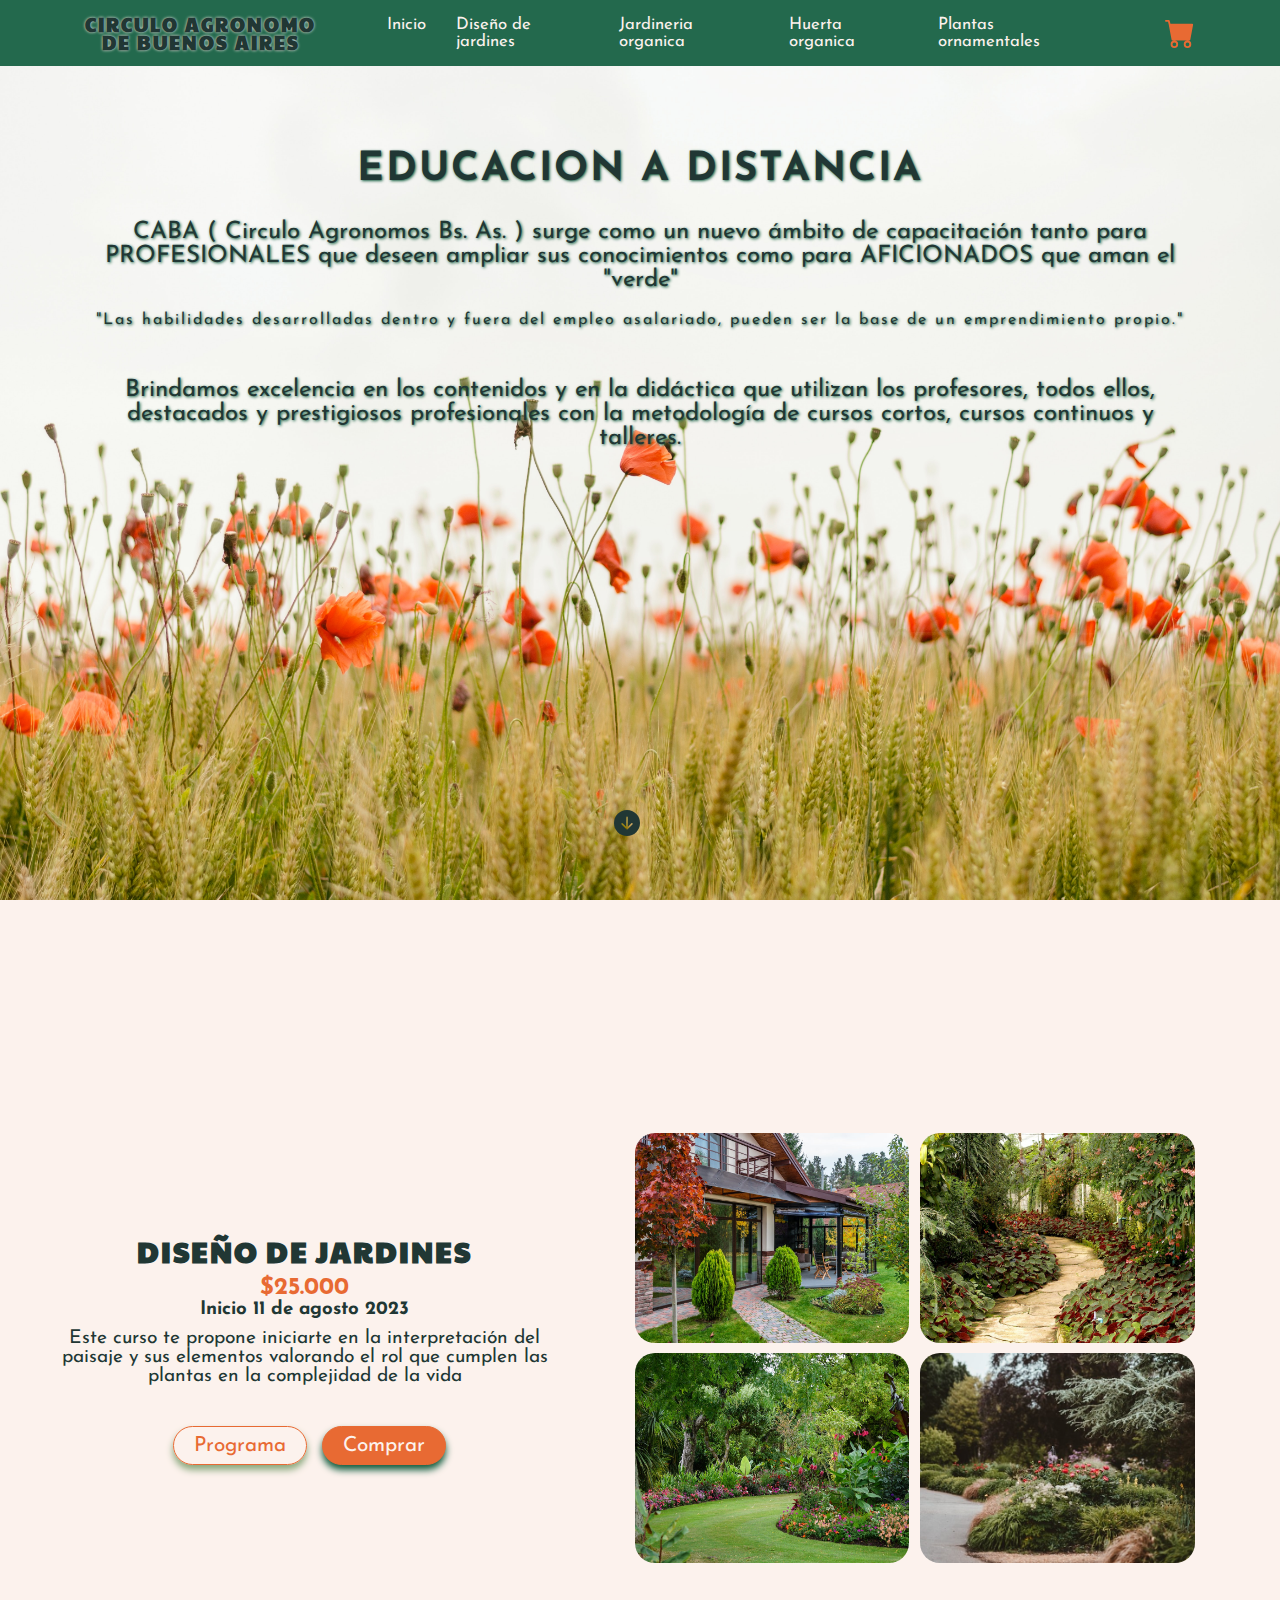
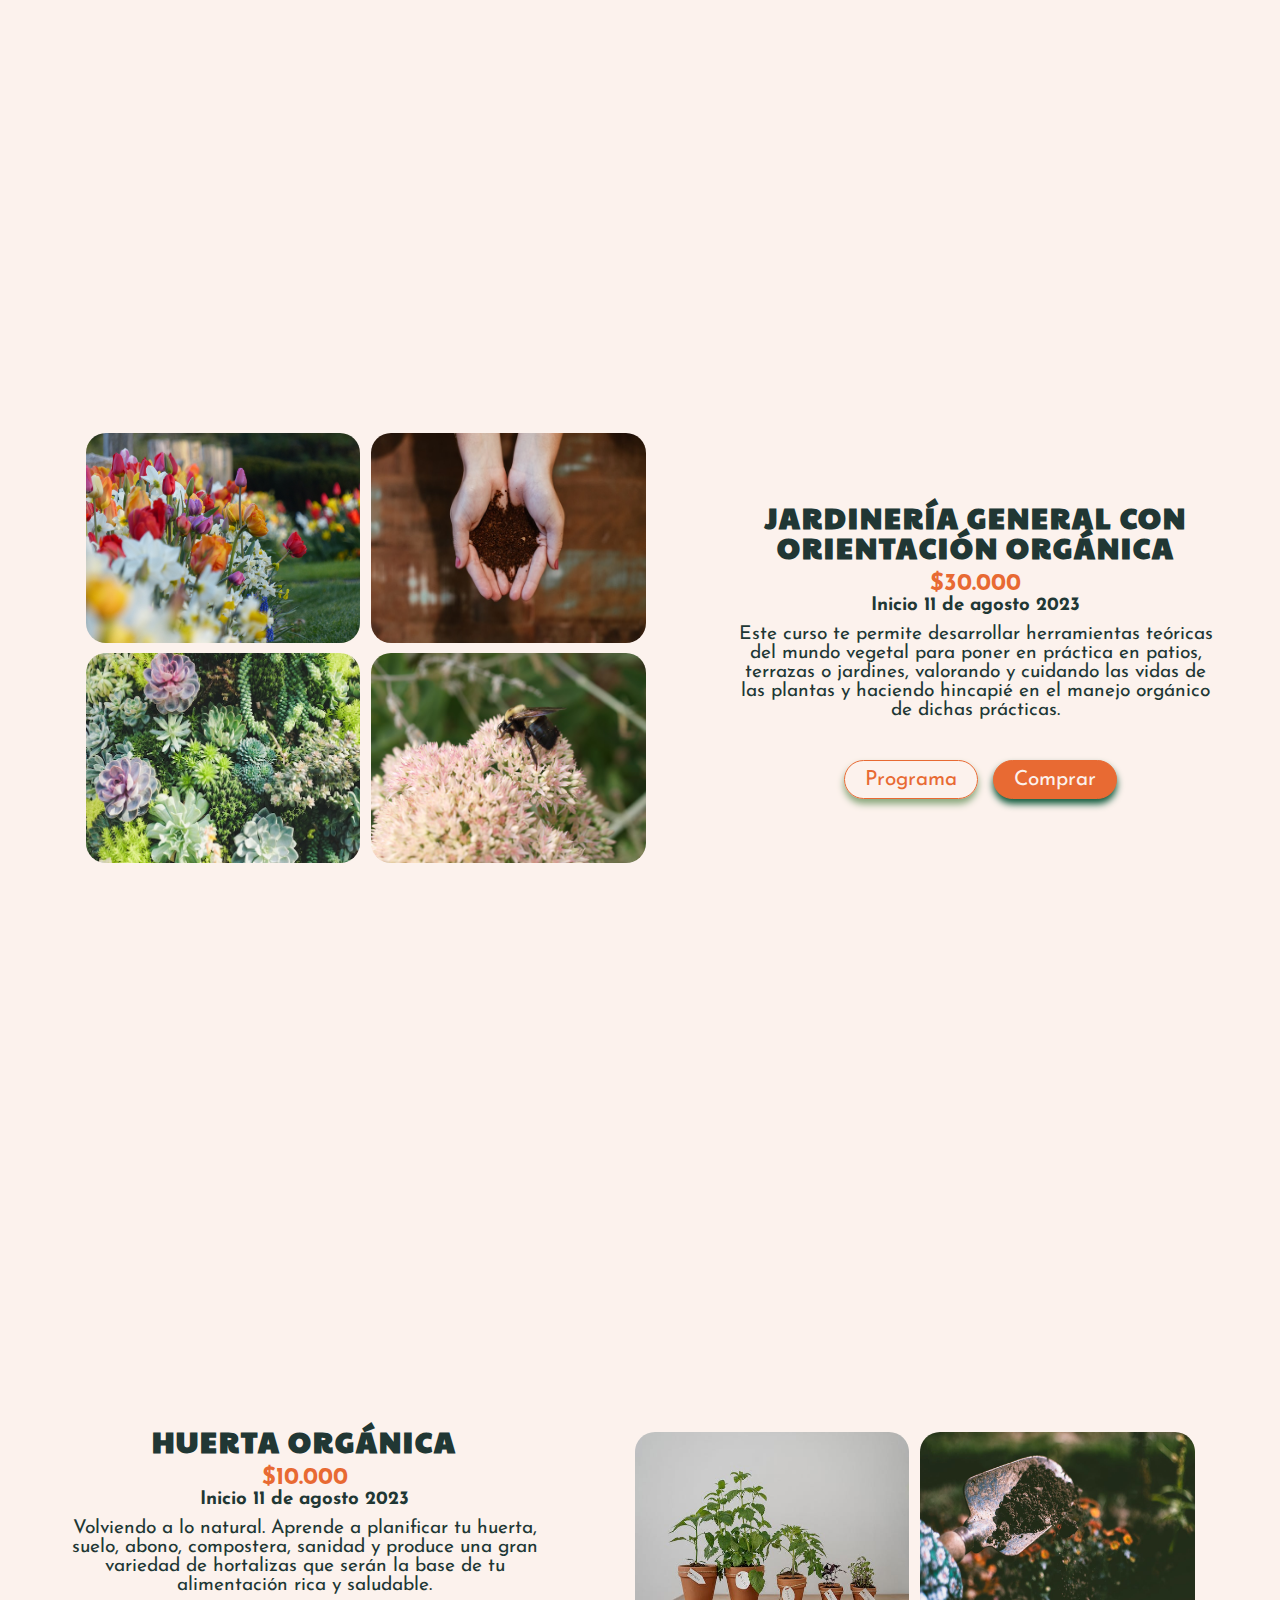
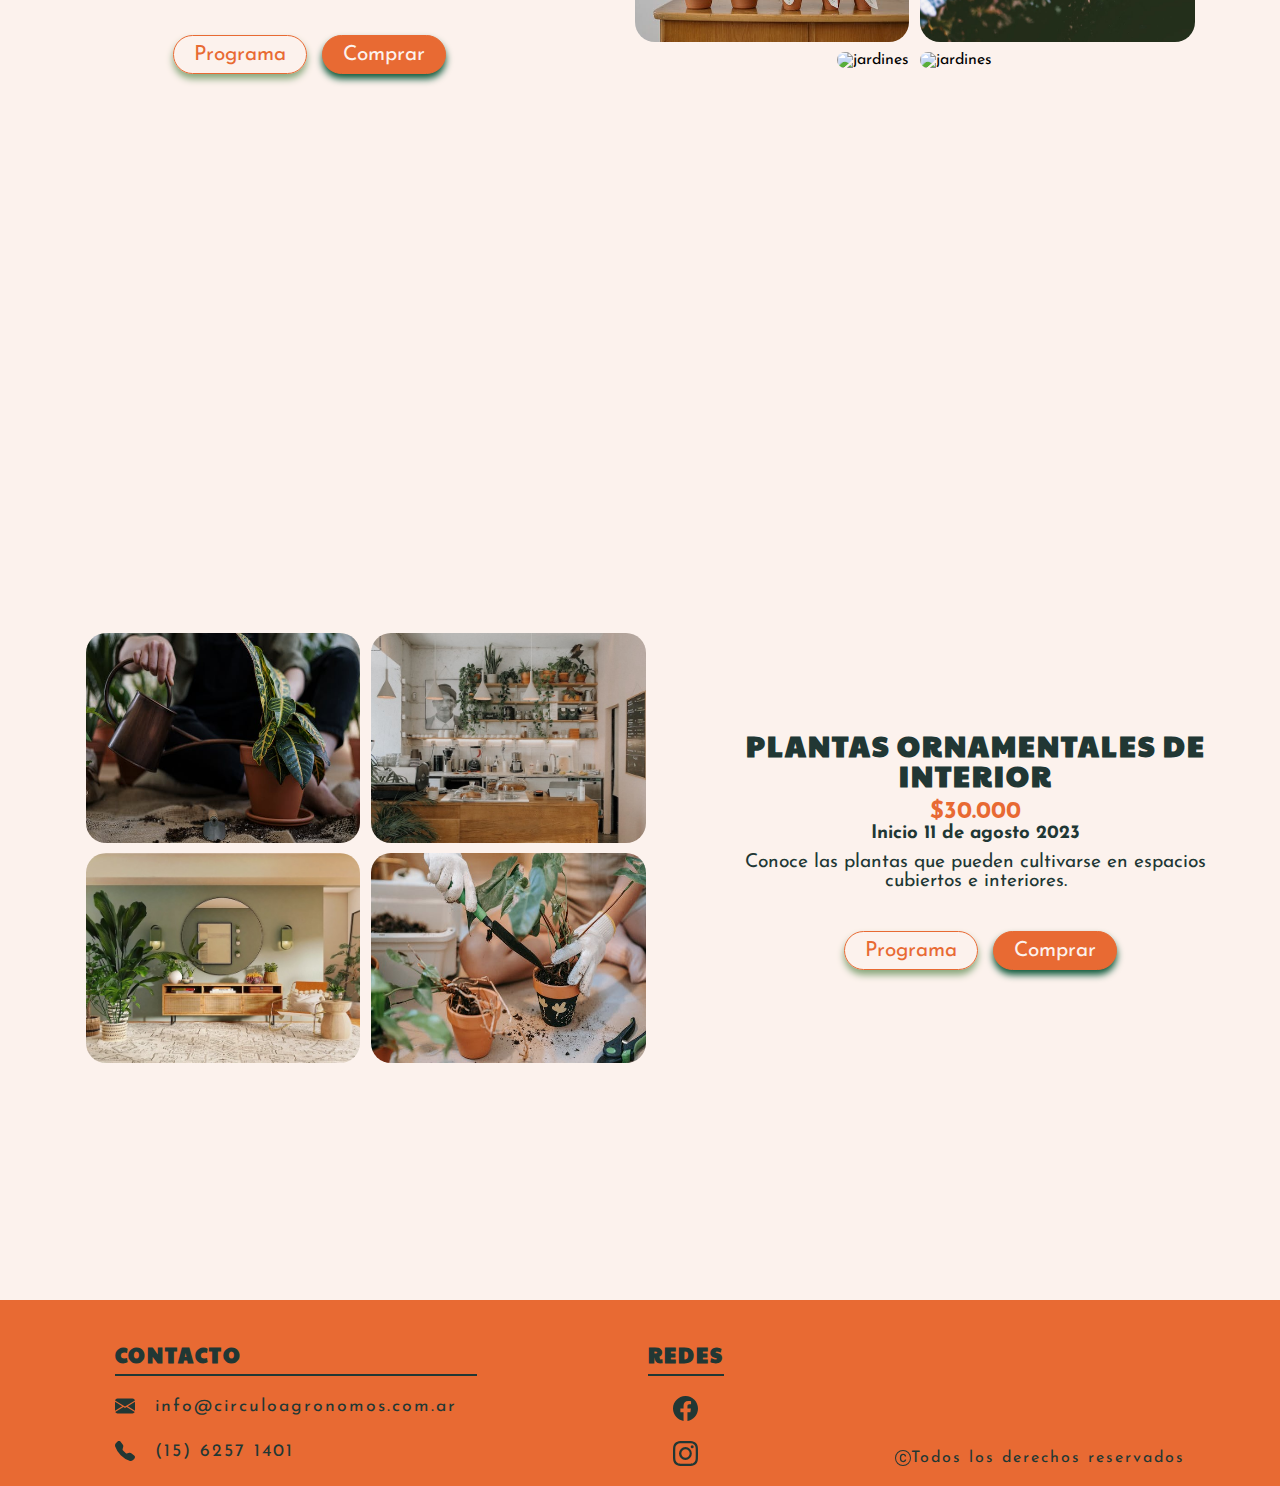
==== commit 031cd38e: "ecomerce?" ====
--- a/landing.html
+++ b/landing.html
@@ -43,15 +43,14 @@
                 </li>
             </ul>
 
-            <svg class="carrito" xmlns="http://www.w3.org/2000/svg" width="16" height="16" fill="currentColor"
-                class="bi bi-cart-fill" viewBox="0 0 16 16">
-                <path
-                    d="M0 1.5A.5.5 0 0 1 .5 1H2a.5.5 0 0 1 .485.379L2.89 3H14.5a.5.5 0 0 1 .491.592l-1.5 8A.5.5 0 0 1 13 12H4a.5.5 0 0 1-.491-.408L2.01 3.607 1.61 2H.5a.5.5 0 0 1-.5-.5zM5 12a2 2 0 1 0 0 4 2 2 0 0 0 0-4zm7 0a2 2 0 1 0 0 4 2 2 0 0 0 0-4zm-7 1a1 1 0 1 1 0 2 1 1 0 0 1 0-2zm7 0a1 1 0 1 1 0 2 1 1 0 0 1 0-2z" />
+            <svg class="carrito" xmlns="http://www.w3.org/2000/svg" width="16" height="16" fill="currentColor" class="bi bi-cart-fill" viewBox="0 0 16 16">
+            <path d="M0 1.5A.5.5 0 0 1 .5 1H2a.5.5 0 0 1 .485.379L2.89 3H14.5a.5.5 0 0 1 .491.592l-1.5 8A.5.5 0 0 1 13 12H4a.5.5 0 0 1-.491-.408L2.01 3.607 1.61 2H.5a.5.5 0 0 1-.5-.5zM5 12a2 2 0 1 0 0 4 2 2 0 0 0 0-4zm7 0a2 2 0 1 0 0 4 2 2 0 0 0 0-4zm-7 1a1 1 0 1 1 0 2 1 1 0 0 1 0-2zm7 0a1 1 0 1 1 0 2 1 1 0 0 1 0-2z" />
             </svg>
+
         </nav>
     </header>
 
-    <div class="main">
+    <main class="main">
 
         <section class="sec1" id="Inicio">
             <article class="art-sec1">
@@ -74,7 +73,7 @@
                 <h2 class="precio">$25.000</h2>
                 <h3 class="fecha"> Inicio 11 de agosto 2023 </h3>
                 <p class="texto">Este curso te propone iniciarte en la interpretación del paisaje y sus elementos valorando el rol que cumplen las plantas en la complejidad de la vida</p>
-                <button class="btn2-jardines">Programa</button>
+                <button class="btn2-jardines btn2" data-id="jardines">Programa</button>
                 <button class="btn">Comprar</button>
             </article>
 
@@ -99,7 +98,7 @@
                 <h2 class="precio">$30.000</h2>
                 <h3 class="fecha">Inicio 11 de agosto 2023 </h3>
                 <p class="texto">Este curso te permite desarrollar herramientas teóricas del mundo vegetal para poner en práctica en patios, terrazas o jardines, valorando y cuidando las vidas de las plantas y haciendo hincapié en el manejo orgánico de dichas prácticas.</p>
-                <button class="btn2-organicos">Programa</button>
+                <button class="btn2-organicos btn2" data-id="organicos">Programa</button>
                 <button class="btn">Comprar</button>
             </article>
         </section>
@@ -110,7 +109,7 @@
                 <h2 class="precio">$10.000</h2>
                 <h3 class="fecha">Inicio 11 de agosto 2023 </h3>
                 <p class="texto">Volviendo a lo natural. Aprende a planificar tu huerta, suelo, abono, compostera, sanidad y produce una gran variedad de hortalizas que serán la base de tu alimentación rica y saludable.</p>
-                <button class="btn2-huerta">Programa</button>
+                <button class="btn2-huerta btn2" data-id="huerta">Programa</button>
                 <button class="btn">Comprar</button>
             </article>
 
@@ -135,11 +134,14 @@
                 <h2 class="precio">$30.000</h2>
                 <h3 class="fecha">Inicio 11 de agosto 2023 </h3>
                 <p class="texto">Conoce las plantas que pueden cultivarse en espacios cubiertos e interiores.</p>
-                <button class="btn2-interior">Programa</button>
-                <button class="btn">Comprar</button>
+                <button class="btn2-interior btn2" data-id="interior">Programa</button>
+                <button class="btn" data-btn-action="add-btn-cart" data-modal="#jsModalCarrito">Comprar</button>
             </article>
         </section>
-    </div>
+
+    </main>
+
+
 
     <footer>
         <section class="footer">
@@ -187,6 +189,7 @@
 
     <script src="https://cdn.jsdelivr.net/npm/sweetalert2@11"></script>
     <script src="https://cdn.jsdelivr.net/npm/toastify-js@1.12.0"></script>
+    <script src="./scripts/programas.js"></script>
     <script src="./scripts/app.js"></script>
 </body>
 
--- a/style/estilos.css
+++ b/style/estilos.css
@@ -49,6 +49,7 @@
     font-family: var(--text-3);
     font-size: 1.2rem;
     letter-spacing: 2px;
+    text-shadow: 0px 0px 3px var(--color-3);
 }
 
 .menu-hamb {
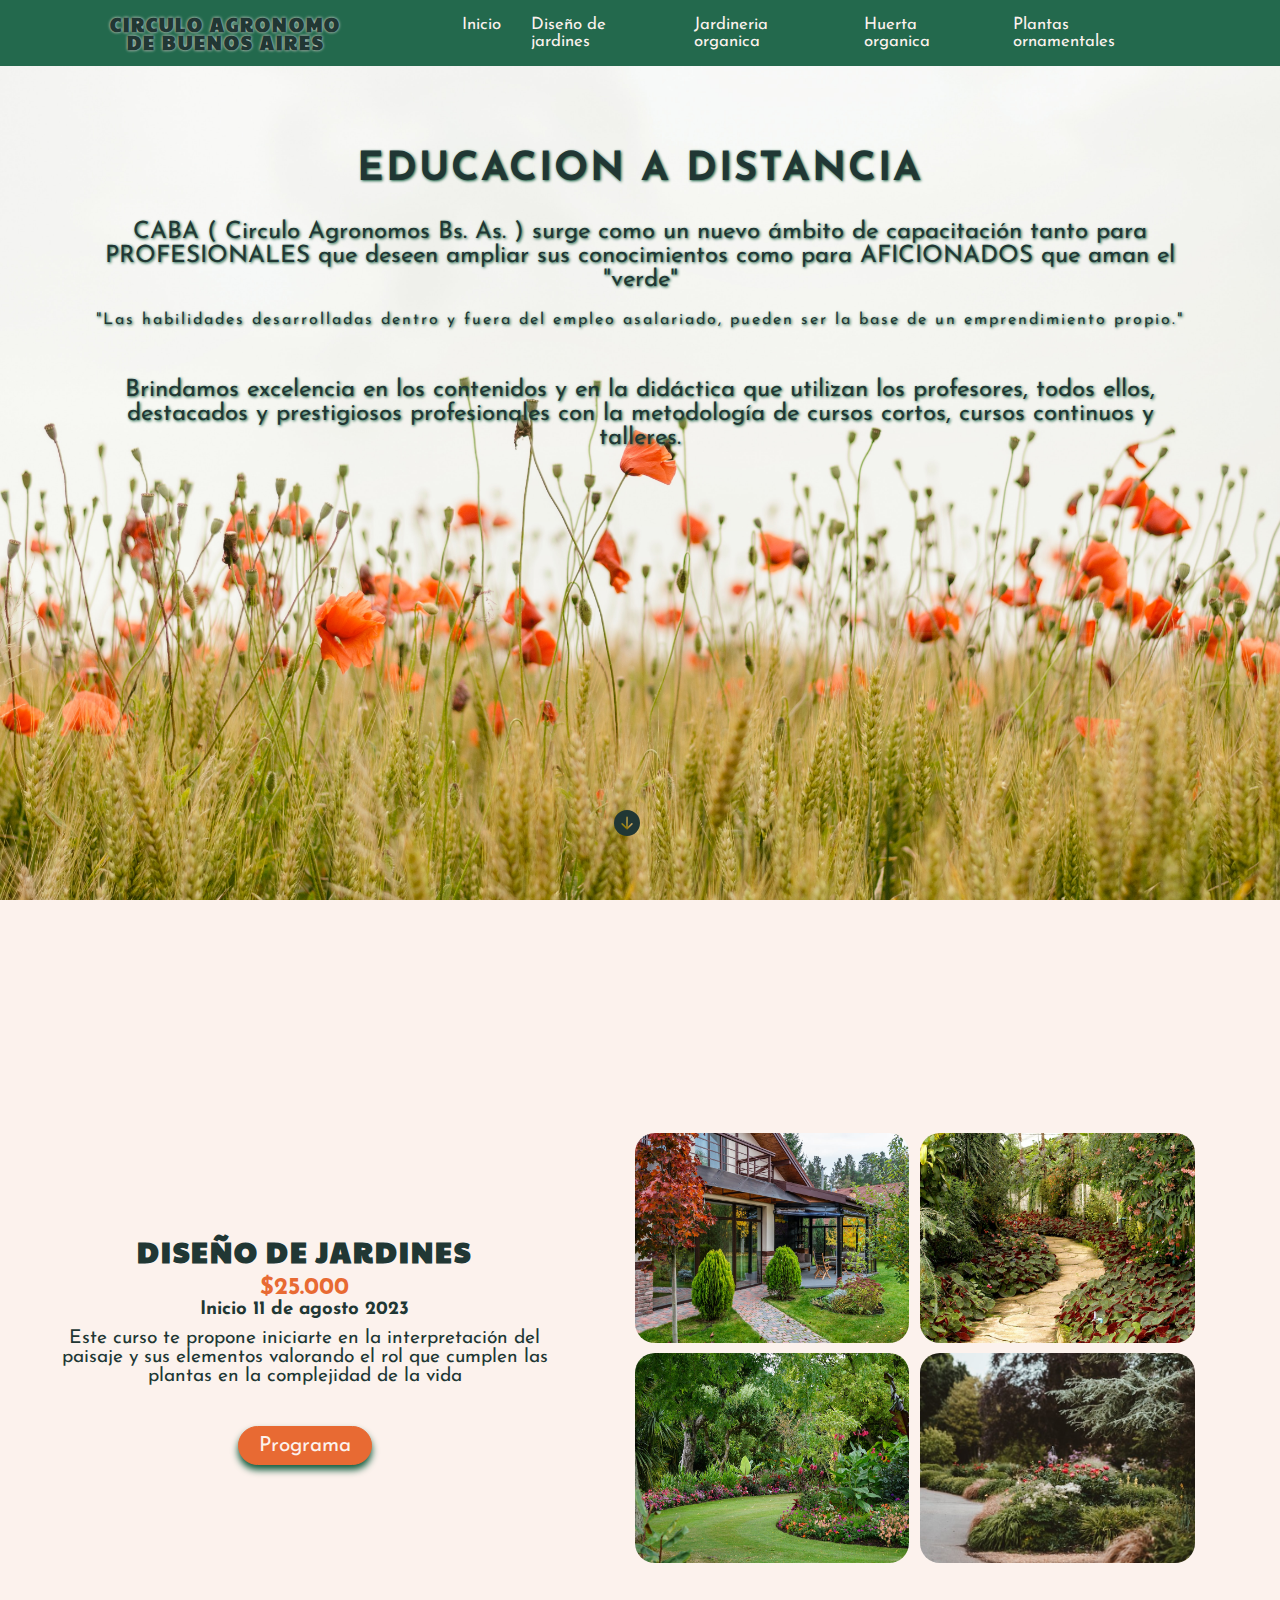
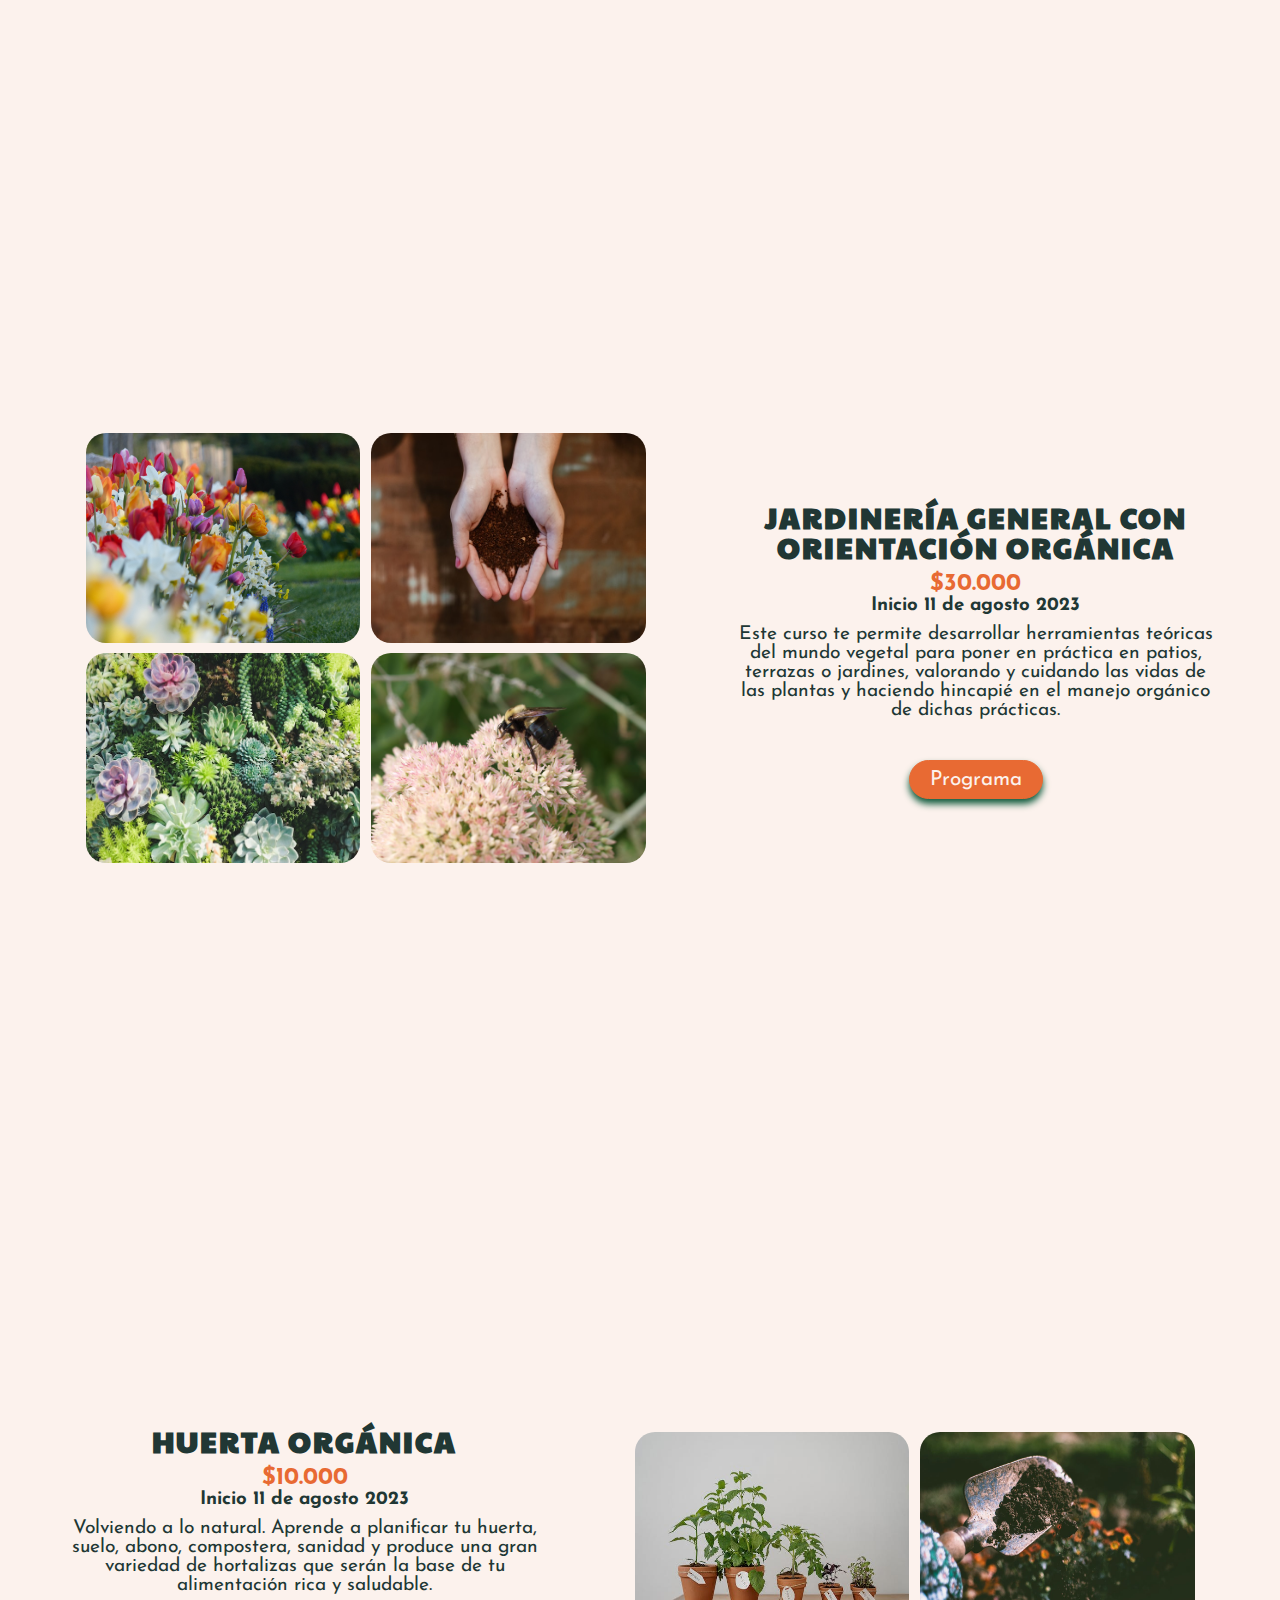
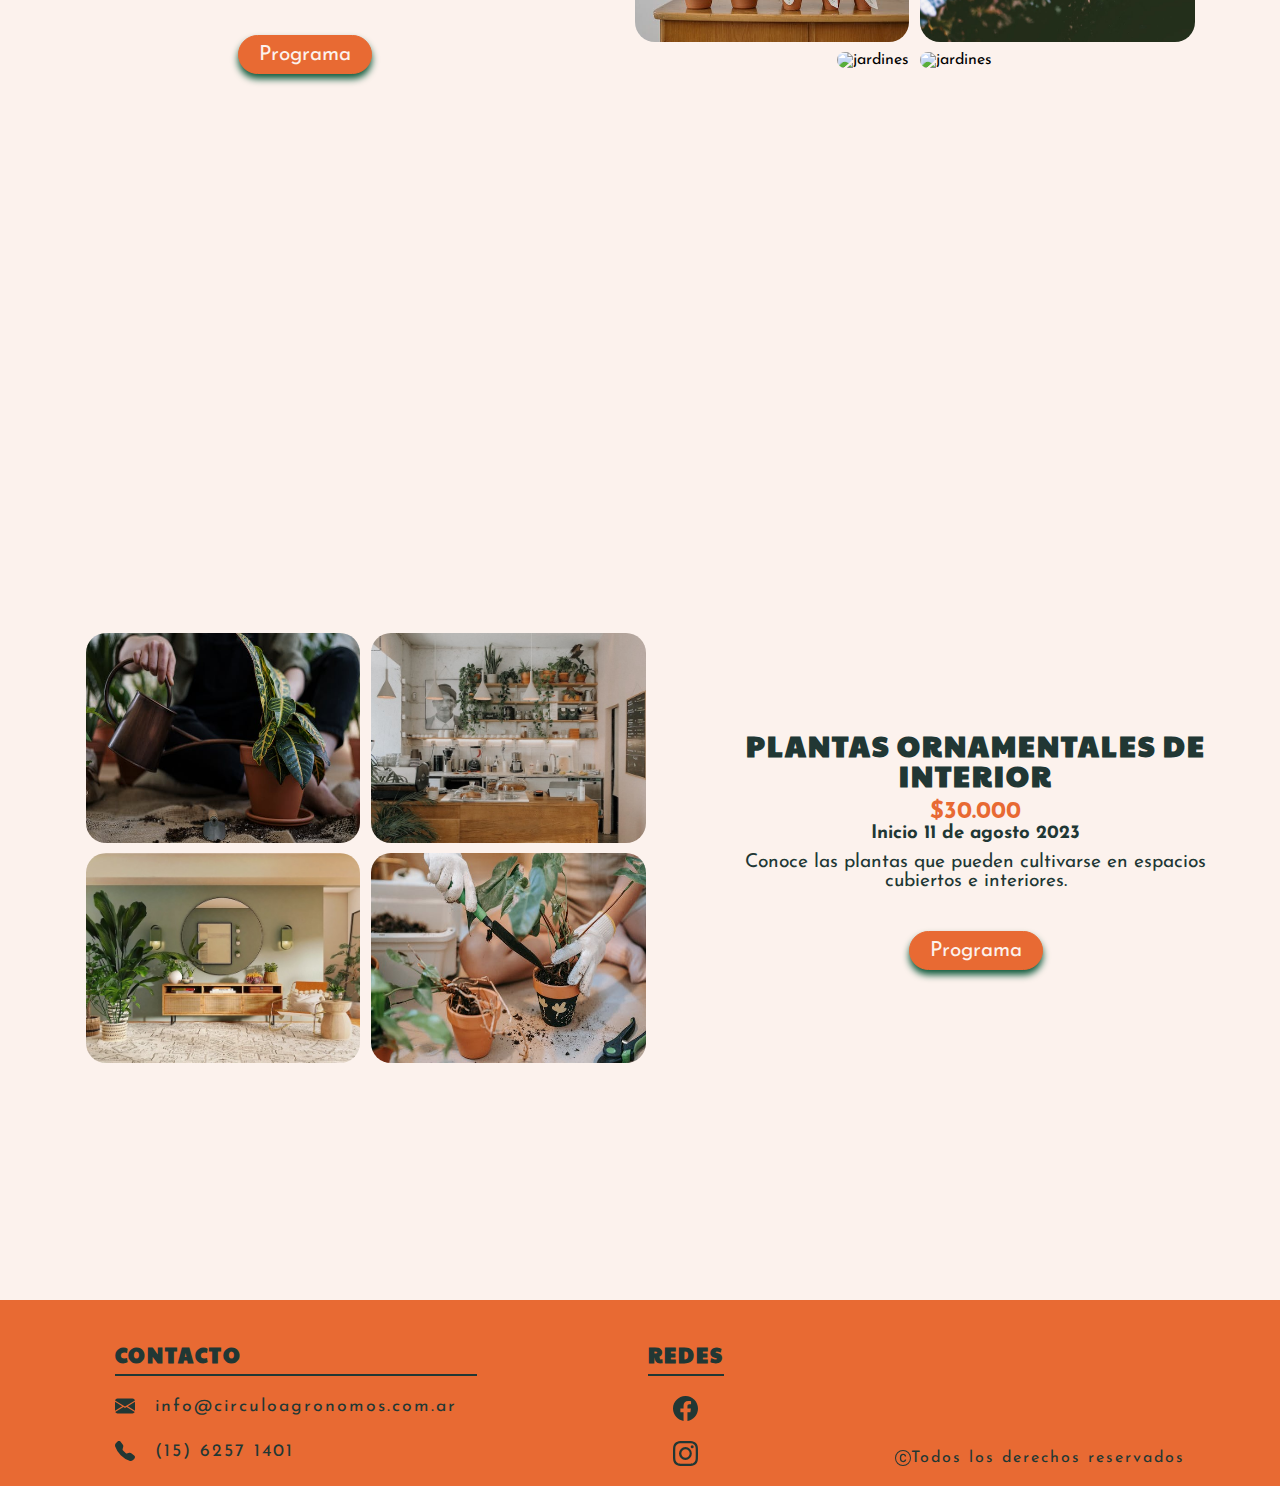
==== commit cb2a9361: "ff" ====
--- a/landing.html
+++ b/landing.html
@@ -43,10 +43,6 @@
                 </li>
             </ul>
 
-            <svg class="carrito" xmlns="http://www.w3.org/2000/svg" width="16" height="16" fill="currentColor" class="bi bi-cart-fill" viewBox="0 0 16 16">
-            <path d="M0 1.5A.5.5 0 0 1 .5 1H2a.5.5 0 0 1 .485.379L2.89 3H14.5a.5.5 0 0 1 .491.592l-1.5 8A.5.5 0 0 1 13 12H4a.5.5 0 0 1-.491-.408L2.01 3.607 1.61 2H.5a.5.5 0 0 1-.5-.5zM5 12a2 2 0 1 0 0 4 2 2 0 0 0 0-4zm7 0a2 2 0 1 0 0 4 2 2 0 0 0 0-4zm-7 1a1 1 0 1 1 0 2 1 1 0 0 1 0-2zm7 0a1 1 0 1 1 0 2 1 1 0 0 1 0-2z" />
-            </svg>
-
         </nav>
     </header>
 
@@ -73,8 +69,7 @@
                 <h2 class="precio">$25.000</h2>
                 <h3 class="fecha"> Inicio 11 de agosto 2023 </h3>
                 <p class="texto">Este curso te propone iniciarte en la interpretación del paisaje y sus elementos valorando el rol que cumplen las plantas en la complejidad de la vida</p>
-                <button class="btn2-jardines btn2" data-id="jardines">Programa</button>
-                <button class="btn">Comprar</button>
+                <button class="btn2-jardines btn" data-id="jardines">Programa</button>
             </article>
 
             <article class="img">
@@ -98,8 +93,7 @@
                 <h2 class="precio">$30.000</h2>
                 <h3 class="fecha">Inicio 11 de agosto 2023 </h3>
                 <p class="texto">Este curso te permite desarrollar herramientas teóricas del mundo vegetal para poner en práctica en patios, terrazas o jardines, valorando y cuidando las vidas de las plantas y haciendo hincapié en el manejo orgánico de dichas prácticas.</p>
-                <button class="btn2-organicos btn2" data-id="organicos">Programa</button>
-                <button class="btn">Comprar</button>
+                <button class="btn2-organicos btn" data-id="organicos">Programa</button>
             </article>
         </section>
 
@@ -109,8 +103,7 @@
                 <h2 class="precio">$10.000</h2>
                 <h3 class="fecha">Inicio 11 de agosto 2023 </h3>
                 <p class="texto">Volviendo a lo natural. Aprende a planificar tu huerta, suelo, abono, compostera, sanidad y produce una gran variedad de hortalizas que serán la base de tu alimentación rica y saludable.</p>
-                <button class="btn2-huerta btn2" data-id="huerta">Programa</button>
-                <button class="btn">Comprar</button>
+                <button class="btn2-huerta btn" data-id="huerta">Programa</button>
             </article>
 
             <article class="img">
@@ -134,8 +127,7 @@
                 <h2 class="precio">$30.000</h2>
                 <h3 class="fecha">Inicio 11 de agosto 2023 </h3>
                 <p class="texto">Conoce las plantas que pueden cultivarse en espacios cubiertos e interiores.</p>
-                <button class="btn2-interior btn2" data-id="interior">Programa</button>
-                <button class="btn" data-btn-action="add-btn-cart" data-modal="#jsModalCarrito">Comprar</button>
+                <button class="btn2-interior btn" data-id="interior">Programa</button>
             </article>
         </section>
 
--- a/style/estilos.css
+++ b/style/estilos.css
@@ -89,8 +89,7 @@
 }
 
 .carrito:hover {
-    width: 32px;
-    height: 32px;
+    color: #e78e68;
     transition: all .5s;
 }
 
